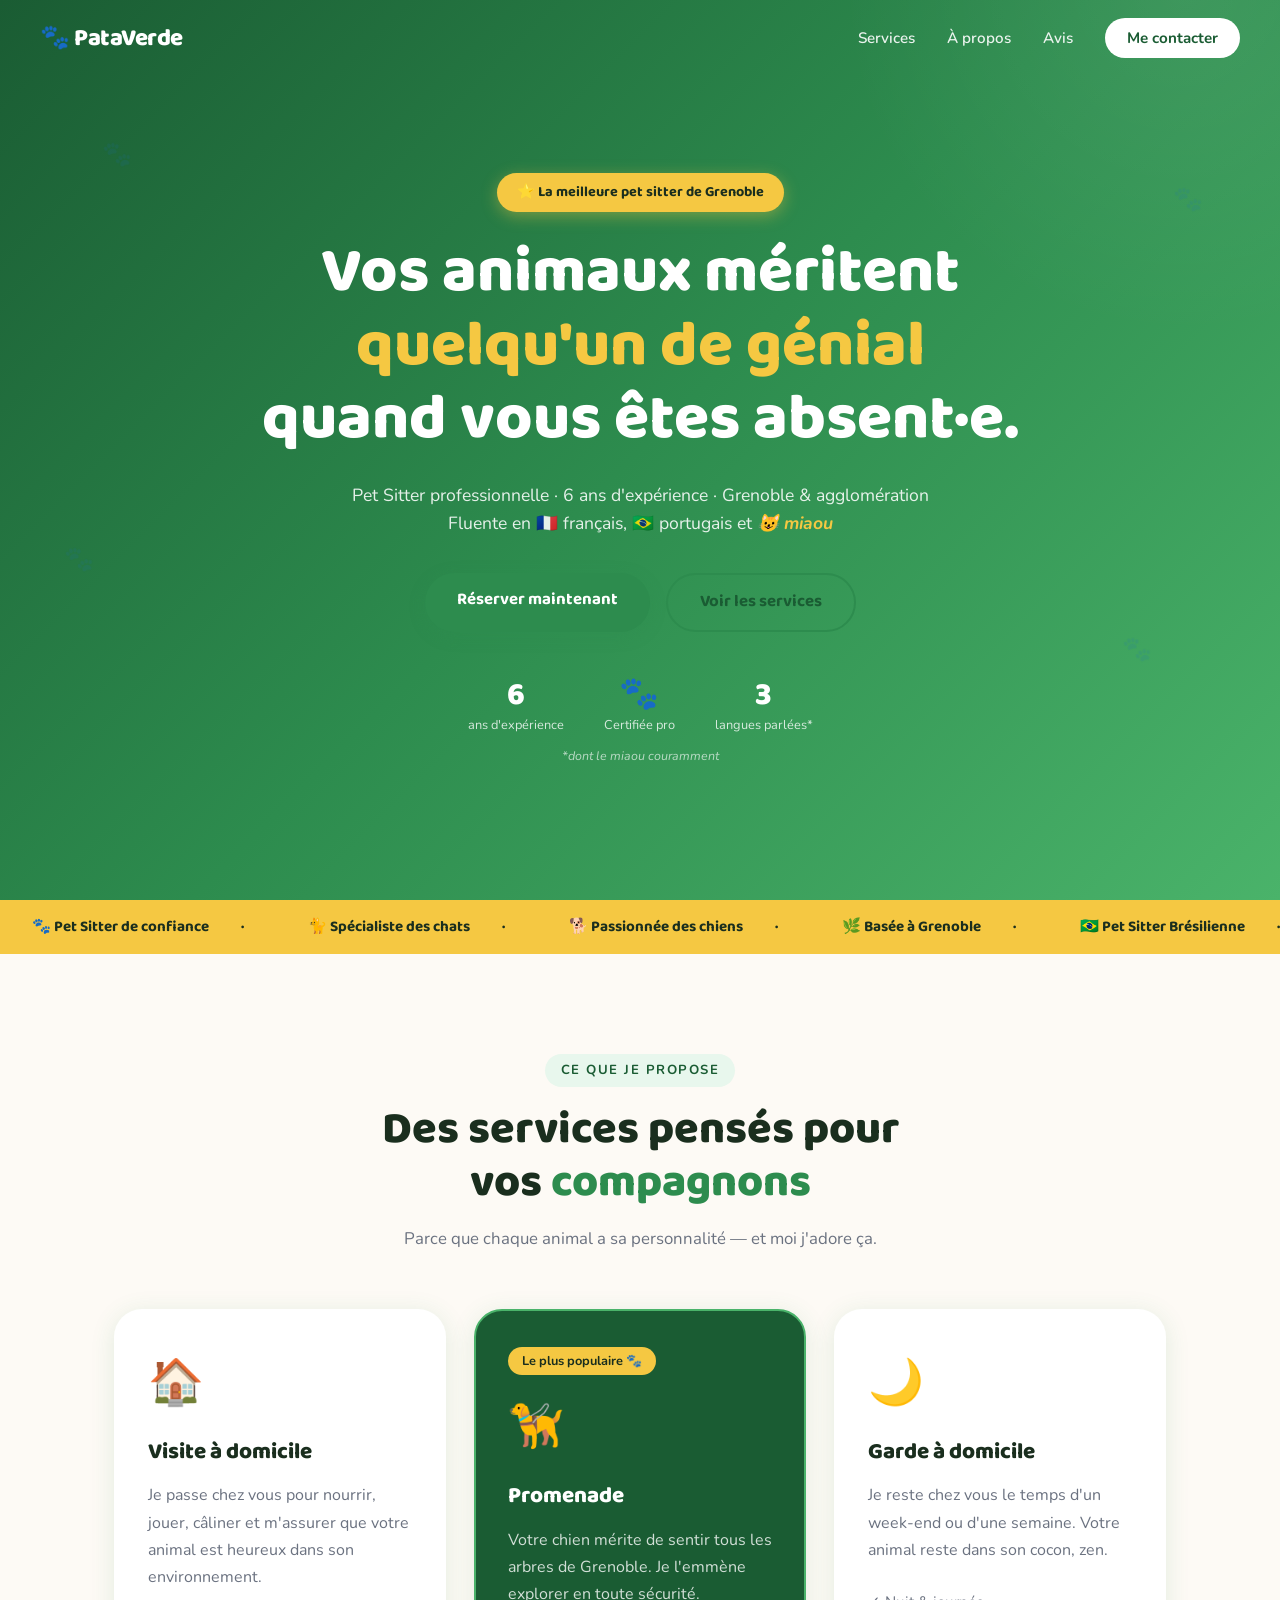
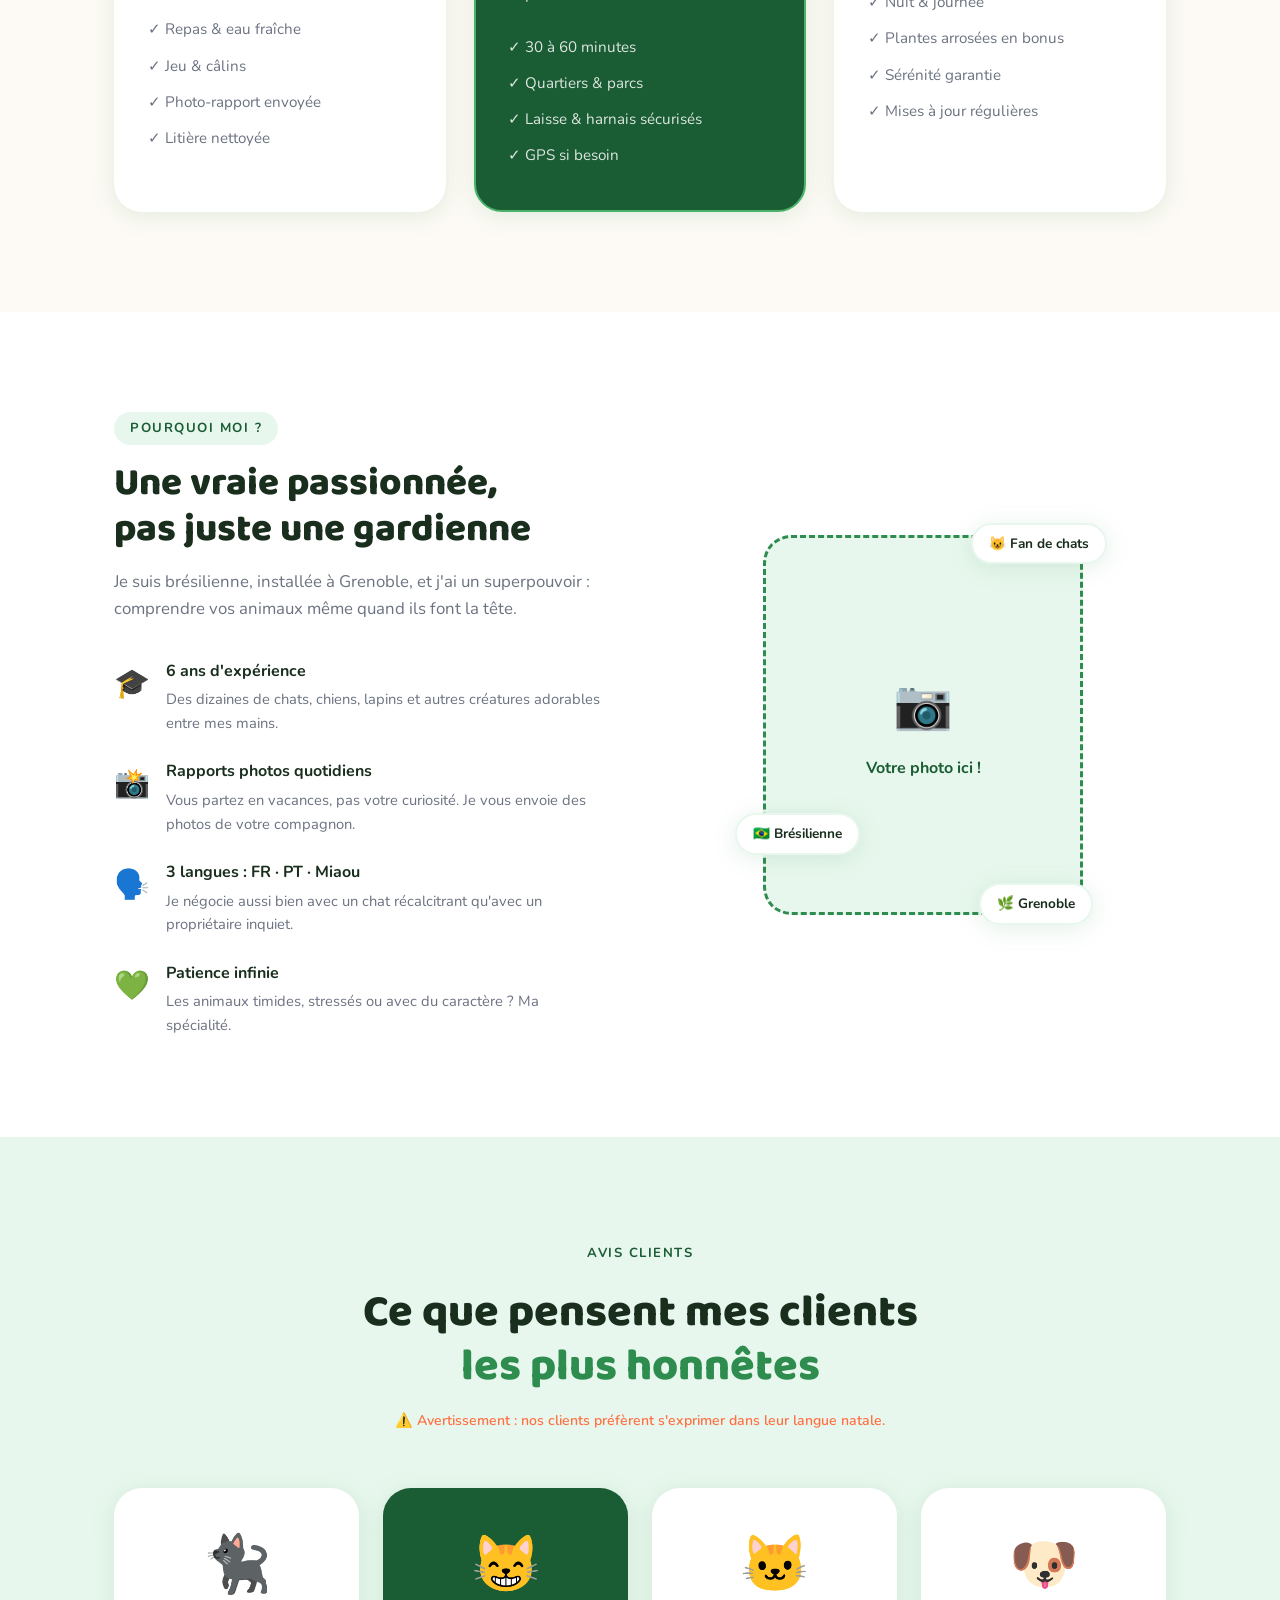
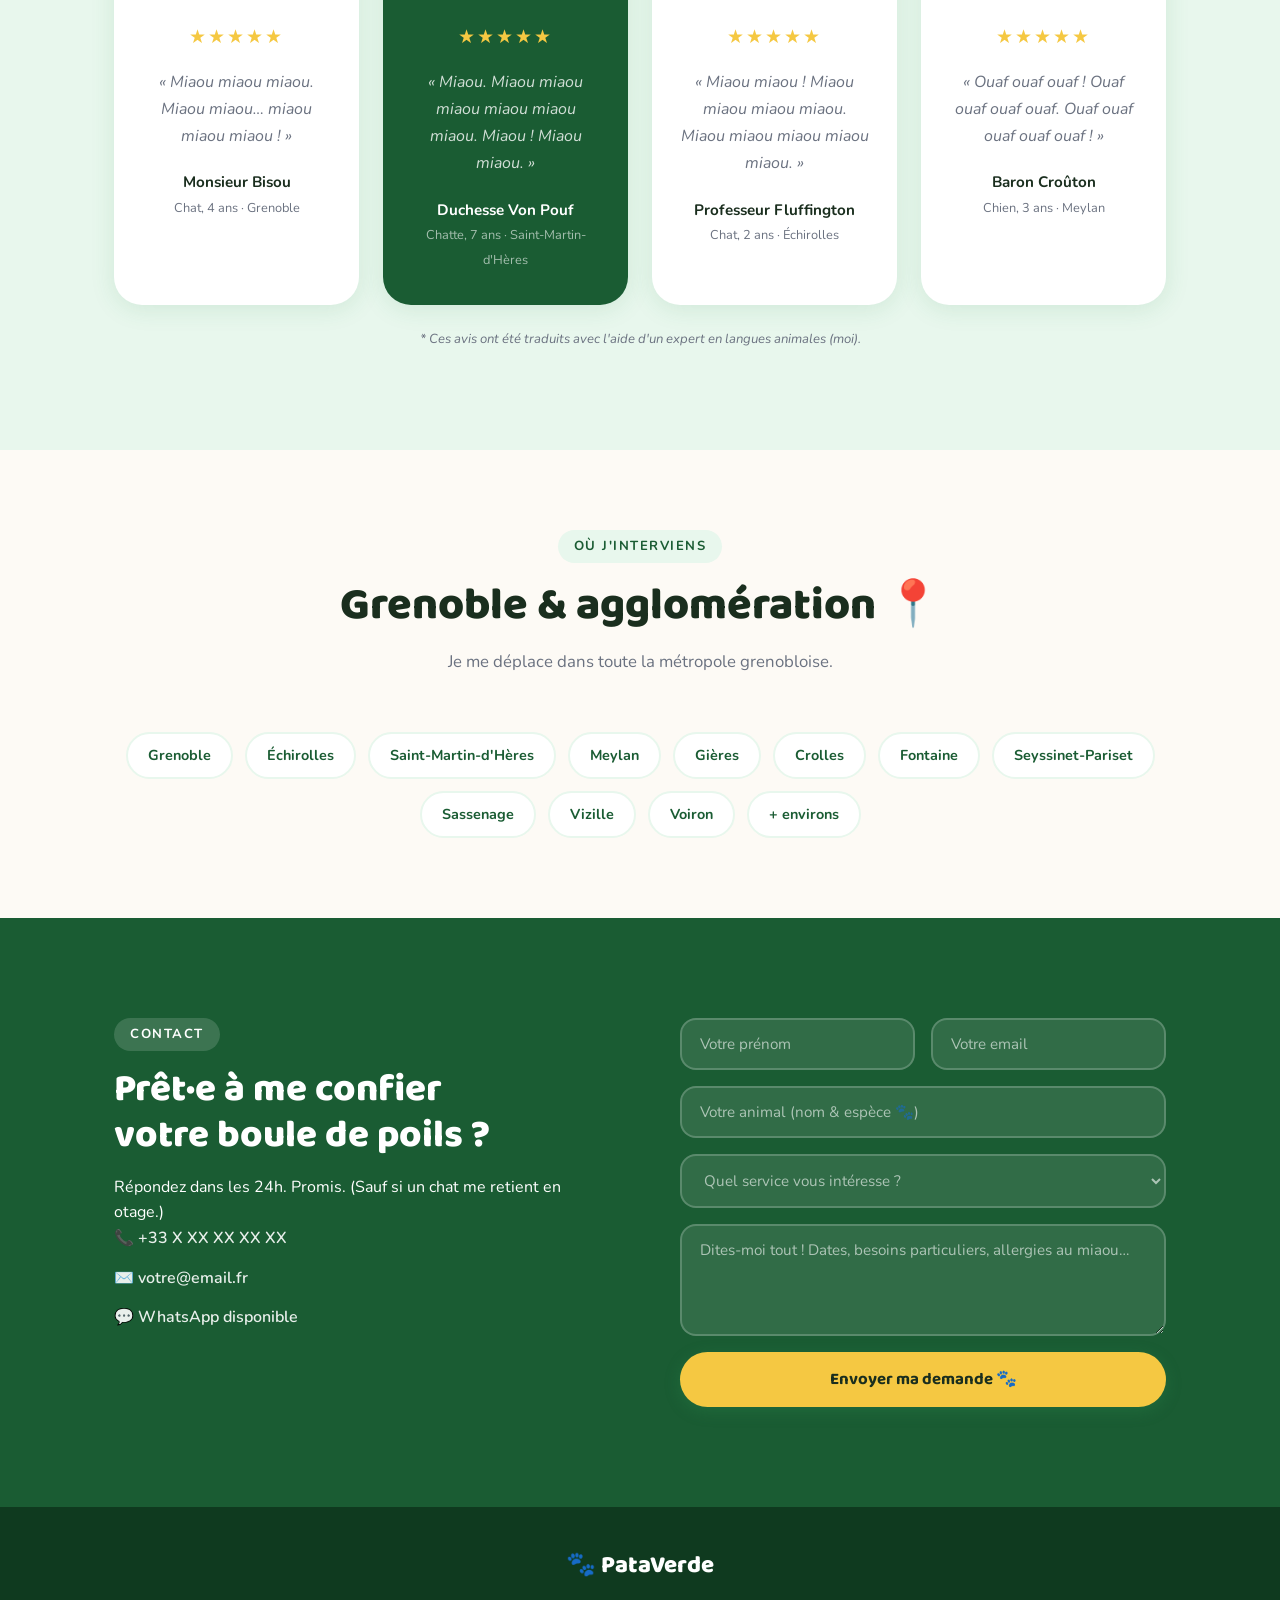
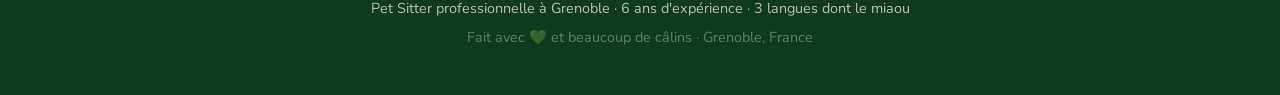
==== index.html @ a138929a "petsitter-grenoble" ====
<!DOCTYPE html>
<html lang="fr">
<head>
  <meta charset="UTF-8" />
  <meta name="viewport" content="width=device-width, initial-scale=1.0" />
  <title>🐾 La Meilleure Pet Sitter de Grenoble</title>
  <meta name="description" content="Pet Sitter professionnelle à Grenoble. 6 ans d'expérience. Visites à domicile, promenades, garde. Fluente en français, portugais et… miaou." />
  <link rel="preconnect" href="https://fonts.googleapis.com">
  <link rel="preconnect" href="https://fonts.gstatic.com" crossorigin>
  <link href="https://fonts.googleapis.com/css2?family=Baloo+2:wght@400;600;700;800&family=Nunito:wght@400;600;700&display=swap" rel="stylesheet">
  <link rel="stylesheet" href="css/style.css" />
</head>
<body>

  <!-- ===== HERO ===== -->
  <header class="hero">
    <nav class="nav">
      <div class="logo">🐾 PataVerde</div>
      <ul class="nav-links">
        <li><a href="#services">Services</a></li>
        <li><a href="#about">À propos</a></li>
        <li><a href="#temoignages">Avis</a></li>
        <li><a href="#contact" class="btn-nav">Me contacter</a></li>
      </ul>
      <button class="burger" id="burger" aria-label="Menu">☰</button>
    </nav>

    <div class="hero-content">
      <div class="badge-flottant">⭐ La meilleure pet sitter de Grenoble</div>
      <h1>Vos animaux méritent<br/><span class="highlight">quelqu'un de génial</span><br/>quand vous êtes absent·e.</h1>
      <p class="hero-sub">Pet Sitter professionnelle · 6 ans d'expérience · Grenoble & agglomération<br/>
      Fluente en 🇫🇷 français, 🇧🇷 portugais et <span class="miaou">😺 miaou</span></p>
      <div class="hero-btns">
        <a href="#contact" class="btn-primary">Réserver maintenant</a>
        <a href="#services" class="btn-secondary">Voir les services</a>
      </div>
      <div class="hero-stats">
        <div class="stat"><span>6</span><small>ans d'expérience</small></div>
        <div class="stat"><span>🐾</span><small>Certifiée pro</small></div>
        <div class="stat"><span>3</span><small>langues parlées*</small></div>
      </div>
      <p class="stat-note">*dont le miaou couramment</p>
    </div>

    <div class="hero-paws">
      <span class="paw p1">🐾</span>
      <span class="paw p2">🐾</span>
      <span class="paw p3">🐾</span>
      <span class="paw p4">🐾</span>
    </div>
  </header>

  <!-- ===== BANDE DÉFILANTE ===== -->
  <div class="ticker-wrap">
    <div class="ticker">
      <span>🐾 Pet Sitter de confiance</span>
      <span>🐈 Spécialiste des chats</span>
      <span>🐕 Passionnée des chiens</span>
      <span>🌿 Basée à Grenoble</span>
      <span>🇧🇷 Pet Sitter Brésilienne</span>
      <span>😺 Fluente en miaou</span>
      <span>🐾 Pet Sitter de confiance</span>
      <span>🐈 Spécialiste des chats</span>
      <span>🐕 Passionnée des chiens</span>
      <span>🌿 Basée à Grenoble</span>
      <span>🇧🇷 Pet Sitter Brésilienne</span>
      <span>😺 Fluente en miaou</span>
    </div>
  </div>

  <!-- ===== SERVICES ===== -->
  <section class="services" id="services">
    <div class="container">
      <div class="section-header">
        <span class="section-tag">Ce que je propose</span>
        <h2>Des services pensés pour<br/>vos <span class="highlight">compagnons</span></h2>
        <p>Parce que chaque animal a sa personnalité — et moi j'adore ça.</p>
      </div>
      <div class="cards">

        <div class="card" data-aos="fade-up">
          <div class="card-icon">🏠</div>
          <h3>Visite à domicile</h3>
          <p>Je passe chez vous pour nourrir, jouer, câliner et m'assurer que votre animal est heureux dans son environnement.</p>
          <ul class="card-list">
            <li>✓ Repas & eau fraîche</li>
            <li>✓ Jeu & câlins</li>
            <li>✓ Photo-rapport envoyée</li>
            <li>✓ Litière nettoyée</li>
          </ul>
        </div>

        <div class="card card-featured" data-aos="fade-up" data-aos-delay="100">
          <div class="card-badge">Le plus populaire 🐾</div>
          <div class="card-icon">🦮</div>
          <h3>Promenade</h3>
          <p>Votre chien mérite de sentir tous les arbres de Grenoble. Je l'emmène explorer en toute sécurité.</p>
          <ul class="card-list">
            <li>✓ 30 à 60 minutes</li>
            <li>✓ Quartiers & parcs</li>
            <li>✓ Laisse & harnais sécurisés</li>
            <li>✓ GPS si besoin</li>
          </ul>
        </div>

        <div class="card" data-aos="fade-up" data-aos-delay="200">
          <div class="card-icon">🌙</div>
          <h3>Garde à domicile</h3>
          <p>Je reste chez vous le temps d'un week-end ou d'une semaine. Votre animal reste dans son cocon, zen.</p>
          <ul class="card-list">
            <li>✓ Nuit & journée</li>
            <li>✓ Plantes arrosées en bonus</li>
            <li>✓ Sérénité garantie</li>
            <li>✓ Mises à jour régulières</li>
          </ul>
        </div>

      </div>
    </div>
  </section>

  <!-- ===== POURQUOI MOI ===== -->
  <section class="why" id="about">
    <div class="container why-inner">
      <div class="why-text">
        <span class="section-tag">Pourquoi moi ?</span>
        <h2>Une vraie passionnée,<br/>pas juste une gardienne</h2>
        <p>Je suis brésilienne, installée à Grenoble, et j'ai un superpouvoir : comprendre vos animaux même quand ils font la tête.</p>
        <div class="why-items">
          <div class="why-item">
            <span>🎓</span>
            <div>
              <strong>6 ans d'expérience</strong>
              <p>Des dizaines de chats, chiens, lapins et autres créatures adorables entre mes mains.</p>
            </div>
          </div>
          <div class="why-item">
            <span>📸</span>
            <div>
              <strong>Rapports photos quotidiens</strong>
              <p>Vous partez en vacances, pas votre curiosité. Je vous envoie des photos de votre compagnon.</p>
            </div>
          </div>
          <div class="why-item">
            <span>🗣️</span>
            <div>
              <strong>3 langues : FR · PT · Miaou</strong>
              <p>Je négocie aussi bien avec un chat récalcitrant qu'avec un propriétaire inquiet.</p>
            </div>
          </div>
          <div class="why-item">
            <span>💚</span>
            <div>
              <strong>Patience infinie</strong>
              <p>Les animaux timides, stressés ou avec du caractère ? Ma spécialité.</p>
            </div>
          </div>
        </div>
      </div>
      <div class="why-visual">
        <div class="photo-frame">
          <div class="photo-placeholder">
            <span>📷</span>
            <p>Votre photo ici !</p>
          </div>
          <div class="floating-badge b1">😺 Fan de chats</div>
          <div class="floating-badge b2">🇧🇷 Brésilienne</div>
          <div class="floating-badge b3">🌿 Grenoble</div>
        </div>
      </div>
    </div>
  </section>

  <!-- ===== TÉMOIGNAGES CHATS ===== -->
  <section class="temoignages" id="temoignages">
    <div class="container">
      <div class="section-header">
        <span class="section-tag">Avis clients</span>
        <h2>Ce que pensent mes clients<br/><span class="highlight">les plus honnêtes</span></h2>
        <p class="temo-sub">⚠️ Avertissement : nos clients préfèrent s'exprimer dans leur langue natale.</p>
      </div>
      <div class="temo-cards">

        <div class="temo-card">
          <div class="temo-photo cat-photo" data-emoji="🐈‍⬛">
            <span class="cat-emoji">🐈‍⬛</span>
          </div>
          <div class="temo-stars">★★★★★</div>
          <p class="temo-text">« Miaou miaou miaou. Miaou miaou… miaou miaou miaou ! »</p>
          <div class="temo-author">
            <strong>Monsieur Bisou</strong>
            <small>Chat, 4 ans · Grenoble</small>
          </div>
        </div>

        <div class="temo-card temo-featured">
          <div class="temo-photo">
            <span class="cat-emoji">😸</span>
          </div>
          <div class="temo-stars">★★★★★</div>
          <p class="temo-text">« Miaou. Miaou miaou miaou miaou miaou miaou. Miaou ! Miaou miaou. »</p>
          <div class="temo-author">
            <strong>Duchesse Von Pouf</strong>
            <small>Chatte, 7 ans · Saint-Martin-d'Hères</small>
          </div>
        </div>

        <div class="temo-card">
          <div class="temo-photo">
            <span class="cat-emoji">🐱</span>
          </div>
          <div class="temo-stars">★★★★★</div>
          <p class="temo-text">« Miaou miaou ! Miaou miaou miaou miaou. Miaou miaou miaou miaou miaou. »</p>
          <div class="temo-author">
            <strong>Professeur Fluffington</strong>
            <small>Chat, 2 ans · Échirolles</small>
          </div>
        </div>

        <div class="temo-card">
          <div class="temo-photo">
            <span class="cat-emoji">🐶</span>
          </div>
          <div class="temo-stars">★★★★★</div>
          <p class="temo-text">« Ouaf ouaf ouaf ! Ouaf ouaf ouaf ouaf. Ouaf ouaf ouaf ouaf ouaf ! »</p>
          <div class="temo-author">
            <strong>Baron Croûton</strong>
            <small>Chien, 3 ans · Meylan</small>
          </div>
        </div>

      </div>
      <p class="temo-disclaimer">* Ces avis ont été traduits avec l'aide d'un expert en langues animales (moi).</p>
    </div>
  </section>

  <!-- ===== ZONE D'INTERVENTION ===== -->
  <section class="zone">
    <div class="container">
      <div class="section-header">
        <span class="section-tag">Où j'interviens</span>
        <h2>Grenoble & agglomération 📍</h2>
        <p>Je me déplace dans toute la métropole grenobloise.</p>
      </div>
      <div class="zone-cities">
        <span>Grenoble</span><span>Échirolles</span><span>Saint-Martin-d'Hères</span>
        <span>Meylan</span><span>Gières</span><span>Crolles</span>
        <span>Fontaine</span><span>Seyssinet-Pariset</span><span>Sassenage</span>
        <span>Vizille</span><span>Voiron</span><span>+ environs</span>
      </div>
    </div>
  </section>

  <!-- ===== CONTACT ===== -->
  <section class="contact" id="contact">
    <div class="container contact-inner">
      <div class="contact-text">
        <span class="section-tag">Contact</span>
        <h2>Prêt·e à me confier<br/>votre boule de poils ?</h2>
        <p>Répondez dans les 24h. Promis. (Sauf si un chat me retient en otage.)</p>
        <div class="contact-infos">
          <a href="tel:+33XXXXXXXXX" class="contact-link">📞 +33 X XX XX XX XX</a>
          <a href="mailto:votre@email.fr" class="contact-link">✉️ votre@email.fr</a>
          <a href="https://wa.me/33XXXXXXXXX" class="contact-link">💬 WhatsApp disponible</a>
        </div>
      </div>
      <form class="contact-form" id="contactForm">
        <div class="form-row">
          <input type="text" placeholder="Votre prénom" required />
          <input type="email" placeholder="Votre email" required />
        </div>
        <input type="text" placeholder="Votre animal (nom & espèce 🐾)" />
        <select>
          <option value="">Quel service vous intéresse ?</option>
          <option>Visite à domicile</option>
          <option>Promenade</option>
          <option>Garde à domicile</option>
          <option>Autre</option>
        </select>
        <textarea placeholder="Dites-moi tout ! Dates, besoins particuliers, allergies au miaou…" rows="4"></textarea>
        <button type="submit" class="btn-primary btn-full">Envoyer ma demande 🐾</button>
      </form>
    </div>
  </section>

  <!-- ===== FOOTER ===== -->
  <footer class="footer">
    <div class="container footer-inner">
      <div class="footer-logo">🐾 PataVerde</div>
      <p>Pet Sitter professionnelle à Grenoble · 6 ans d'expérience · 3 langues dont le miaou</p>
      <p class="footer-small">Fait avec 💚 et beaucoup de câlins · Grenoble, France</p>
    </div>
  </footer>

  <script src="js/main.js"></script>
</body>
</html>
---- css/style.css ----
/* ===================================================
   PataVerde – Pet Sitter Grenoble
   CSS Principal · par [Votre Nom]
   =================================================== */

/* ===== VARIABLES ===== */
:root {
  --vert:        #2d8c4e;
  --vert-clair:  #4ab36a;
  --vert-pale:   #e8f7ed;
  --vert-fonce:  #1a5c33;
  --jaune:       #f5c842;
  --orange:      #ff7043;
  --blanc:       #ffffff;
  --creme:       #fdfaf5;
  --gris:        #6b7280;
  --gris-clair:  #f3f4f6;
  --texte:       #1a2e1e;
  --radius:      16px;
  --radius-lg:   28px;
  --shadow:      0 4px 24px rgba(45,140,78,0.13);
  --shadow-lg:   0 12px 48px rgba(45,140,78,0.18);
  --font-titre:  'Baloo 2', cursive;
  --font-corps:  'Nunito', sans-serif;
  --transition:  0.3s cubic-bezier(0.4, 0, 0.2, 1);
}

/* ===== RESET & BASE ===== */
*, *::before, *::after { box-sizing: border-box; margin: 0; padding: 0; }

html { scroll-behavior: smooth; font-size: 16px; }

body {
  font-family: var(--font-corps);
  color: var(--texte);
  background: var(--creme);
  overflow-x: hidden;
  line-height: 1.6;
}

img { max-width: 100%; display: block; }
a { text-decoration: none; color: inherit; }
ul { list-style: none; }

.container {
  max-width: 1100px;
  margin: 0 auto;
  padding: 0 24px;
}

/* ===== BOUTONS ===== */
.btn-primary {
  display: inline-block;
  background: var(--vert);
  color: var(--blanc);
  font-family: var(--font-titre);
  font-weight: 700;
  font-size: 1.05rem;
  padding: 14px 32px;
  border-radius: 50px;
  border: none;
  cursor: pointer;
  transition: var(--transition);
  box-shadow: 0 4px 16px rgba(45,140,78,0.3);
}
.btn-primary:hover {
  background: var(--vert-fonce);
  transform: translateY(-2px);
  box-shadow: 0 8px 24px rgba(45,140,78,0.4);
}

.btn-secondary {
  display: inline-block;
  background: transparent;
  color: var(--vert-fonce);
  font-family: var(--font-titre);
  font-weight: 700;
  font-size: 1.05rem;
  padding: 14px 32px;
  border-radius: 50px;
  border: 2.5px solid var(--vert);
  cursor: pointer;
  transition: var(--transition);
}
.btn-secondary:hover {
  background: var(--vert-pale);
  transform: translateY(-2px);
}

.btn-full { width: 100%; text-align: center; }

/* ===== NAV ===== */
.nav {
  display: flex;
  align-items: center;
  justify-content: space-between;
  padding: 20px 40px;
  position: relative;
  z-index: 100;
}

.logo {
  font-family: var(--font-titre);
  font-weight: 800;
  font-size: 1.5rem;
  color: var(--blanc);
  letter-spacing: -0.5px;
}

.nav-links {
  display: flex;
  gap: 32px;
  align-items: center;
}

.nav-links a {
  color: rgba(255,255,255,0.9);
  font-weight: 600;
  font-size: 0.95rem;
  transition: var(--transition);
}
.nav-links a:hover { color: var(--blanc); }

.btn-nav {
  background: var(--blanc) !important;
  color: var(--vert-fonce) !important;
  padding: 10px 22px;
  border-radius: 50px;
  font-weight: 700 !important;
}
.btn-nav:hover {
  background: var(--jaune) !important;
  color: var(--texte) !important;
}

.burger {
  display: none;
  background: none;
  border: none;
  color: var(--blanc);
  font-size: 1.6rem;
  cursor: pointer;
}

/* ===== HERO ===== */
.hero {
  background: linear-gradient(135deg, var(--vert-fonce) 0%, var(--vert) 50%, var(--vert-clair) 100%);
  min-height: 100vh;
  display: flex;
  flex-direction: column;
  position: relative;
  overflow: hidden;
}

.hero::before {
  content: '';
  position: absolute;
  top: -40%;
  right: -20%;
  width: 700px;
  height: 700px;
  background: radial-gradient(circle, rgba(255,255,255,0.07) 0%, transparent 70%);
  border-radius: 50%;
  pointer-events: none;
}

.hero-content {
  flex: 1;
  display: flex;
  flex-direction: column;
  justify-content: center;
  align-items: center;
  text-align: center;
  padding: 40px 24px 80px;
  position: relative;
  z-index: 2;
}

.badge-flottant {
  display: inline-block;
  background: var(--jaune);
  color: var(--texte);
  font-family: var(--font-titre);
  font-weight: 700;
  font-size: 0.9rem;
  padding: 8px 20px;
  border-radius: 50px;
  margin-bottom: 24px;
  animation: bounceIn 0.8s ease;
  box-shadow: 0 4px 16px rgba(245,200,66,0.4);
}

.hero h1 {
  font-family: var(--font-titre);
  font-size: clamp(2.2rem, 5vw, 4rem);
  font-weight: 800;
  color: var(--blanc);
  line-height: 1.15;
  margin-bottom: 24px;
  animation: fadeInUp 0.9s ease 0.1s both;
}

.hero h1 .highlight {
  color: var(--jaune);
  position: relative;
  display: inline-block;
}

.hero-sub {
  font-size: 1.1rem;
  color: rgba(255,255,255,0.88);
  margin-bottom: 36px;
  animation: fadeInUp 0.9s ease 0.2s both;
  max-width: 600px;
}

.miaou {
  font-style: italic;
  font-weight: 700;
  color: var(--jaune);
}

.hero-btns {
  display: flex;
  gap: 16px;
  flex-wrap: wrap;
  justify-content: center;
  margin-bottom: 48px;
  animation: fadeInUp 0.9s ease 0.3s both;
}

.hero-stats {
  display: flex;
  gap: 40px;
  animation: fadeInUp 0.9s ease 0.4s both;
}

.stat {
  text-align: center;
  color: var(--blanc);
}
.stat span {
  display: block;
  font-family: var(--font-titre);
  font-size: 2rem;
  font-weight: 800;
  line-height: 1;
}
.stat small {
  font-size: 0.8rem;
  opacity: 0.8;
}

.stat-note {
  color: rgba(255,255,255,0.65);
  font-size: 0.78rem;
  font-style: italic;
  margin-top: 8px;
  animation: fadeInUp 0.9s ease 0.5s both;
}

/* Pattes flottantes */
.hero-paws { position: absolute; inset: 0; pointer-events: none; z-index: 1; }
.paw {
  position: absolute;
  font-size: 1.5rem;
  opacity: 0.12;
  animation: floatPaw 6s ease-in-out infinite;
}
.p1 { top: 15%; left: 8%; animation-delay: 0s; }
.p2 { top: 60%; left: 5%; animation-delay: 1.5s; }
.p3 { top: 20%; right: 6%; animation-delay: 3s; }
.p4 { top: 70%; right: 10%; animation-delay: 4.5s; }

/* ===== TICKER ===== */
.ticker-wrap {
  background: var(--jaune);
  padding: 14px 0;
  overflow: hidden;
  white-space: nowrap;
}
.ticker {
  display: inline-flex;
  gap: 0;
  animation: ticker 30s linear infinite;
}
.ticker span {
  font-family: var(--font-titre);
  font-weight: 700;
  font-size: 0.95rem;
  color: var(--texte);
  padding: 0 32px;
}
.ticker span::after {
  content: '·';
  margin-left: 32px;
}

/* ===== SECTION HEADER ===== */
.section-header {
  text-align: center;
  margin-bottom: 56px;
}
.section-tag {
  display: inline-block;
  background: var(--vert-pale);
  color: var(--vert-fonce);
  font-weight: 700;
  font-size: 0.82rem;
  text-transform: uppercase;
  letter-spacing: 1.5px;
  padding: 6px 16px;
  border-radius: 50px;
  margin-bottom: 16px;
}
.section-header h2 {
  font-family: var(--font-titre);
  font-size: clamp(1.8rem, 3.5vw, 2.8rem);
  font-weight: 800;
  line-height: 1.2;
  margin-bottom: 16px;
}
.section-header p {
  color: var(--gris);
  font-size: 1.05rem;
  max-width: 520px;
  margin: 0 auto;
}
.highlight { color: var(--vert); }

/* ===== SERVICES ===== */
.services {
  padding: 100px 0;
  background: var(--creme);
}

.cards {
  display: grid;
  grid-template-columns: repeat(auto-fit, minmax(300px, 1fr));
  gap: 28px;
}

.card {
  background: var(--blanc);
  border-radius: var(--radius-lg);
  padding: 36px 32px;
  box-shadow: var(--shadow);
  transition: var(--transition);
  position: relative;
  border: 2px solid transparent;
}
.card:hover {
  transform: translateY(-6px);
  box-shadow: var(--shadow-lg);
  border-color: var(--vert-pale);
}

.card-featured {
  background: var(--vert-fonce);
  color: var(--blanc);
  border: 2px solid var(--vert-clair);
}

.card-badge {
  display: inline-block;
  background: var(--jaune);
  color: var(--texte);
  font-size: 0.8rem;
  font-weight: 700;
  padding: 4px 14px;
  border-radius: 50px;
  margin-bottom: 16px;
}

.card-icon {
  font-size: 2.8rem;
  margin-bottom: 16px;
}

.card h3 {
  font-family: var(--font-titre);
  font-size: 1.4rem;
  font-weight: 800;
  margin-bottom: 12px;
}

.card p {
  color: var(--gris);
  margin-bottom: 20px;
  line-height: 1.7;
}
.card-featured p { color: rgba(255,255,255,0.8); }

.card-list li {
  padding: 6px 0;
  font-size: 0.95rem;
  color: var(--gris);
  display: flex;
  align-items: center;
  gap: 8px;
}
.card-featured .card-list li { color: rgba(255,255,255,0.85); }

/* ===== POURQUOI MOI ===== */
.why {
  padding: 100px 0;
  background: var(--blanc);
}
.why-inner {
  display: grid;
  grid-template-columns: 1fr 1fr;
  gap: 80px;
  align-items: center;
}
.why-text h2 {
  font-family: var(--font-titre);
  font-size: clamp(1.8rem, 3vw, 2.6rem);
  font-weight: 800;
  line-height: 1.2;
  margin-bottom: 16px;
}
.why-text > p {
  color: var(--gris);
  margin-bottom: 36px;
  font-size: 1.05rem;
}
.why-items { display: flex; flex-direction: column; gap: 24px; }
.why-item {
  display: flex;
  gap: 16px;
  align-items: flex-start;
}
.why-item > span {
  font-size: 1.8rem;
  flex-shrink: 0;
  margin-top: 2px;
}
.why-item strong {
  display: block;
  font-weight: 700;
  font-size: 1rem;
  margin-bottom: 4px;
}
.why-item p {
  color: var(--gris);
  font-size: 0.92rem;
  line-height: 1.6;
}

/* Photo frame */
.why-visual { display: flex; justify-content: center; }
.photo-frame {
  position: relative;
  width: 320px;
  height: 380px;
}
.photo-placeholder {
  width: 100%;
  height: 100%;
  background: var(--vert-pale);
  border-radius: var(--radius-lg);
  border: 3px dashed var(--vert);
  display: flex;
  flex-direction: column;
  align-items: center;
  justify-content: center;
  gap: 12px;
  color: var(--vert);
  font-size: 3rem;
}
.photo-placeholder p {
  font-size: 1rem;
  font-weight: 700;
  color: var(--vert-fonce);
}
.floating-badge {
  position: absolute;
  background: var(--blanc);
  border: 2px solid var(--vert-pale);
  border-radius: 50px;
  padding: 8px 16px;
  font-size: 0.85rem;
  font-weight: 700;
  box-shadow: var(--shadow);
  animation: floatBadge 4s ease-in-out infinite;
}
.b1 { top: -12px; right: -24px; animation-delay: 0s; }
.b2 { bottom: 60px; left: -28px; animation-delay: 1.5s; }
.b3 { bottom: -10px; right: -10px; animation-delay: 3s; }

/* ===== TÉMOIGNAGES ===== */
.temoignages {
  padding: 100px 0;
  background: var(--vert-pale);
}
.temo-sub {
  font-size: 0.88rem !important;
  color: var(--orange) !important;
  font-weight: 600;
  margin-top: 4px !important;
}
.temo-cards {
  display: grid;
  grid-template-columns: repeat(auto-fit, minmax(240px, 1fr));
  gap: 24px;
  margin-bottom: 24px;
}
.temo-card {
  background: var(--blanc);
  border-radius: var(--radius-lg);
  padding: 32px 28px;
  box-shadow: var(--shadow);
  text-align: center;
  transition: var(--transition);
}
.temo-card:hover {
  transform: translateY(-4px);
  box-shadow: var(--shadow-lg);
}
.temo-featured {
  background: var(--vert-fonce);
  color: var(--blanc);
}
.cat-emoji { font-size: 3.5rem; display: block; margin-bottom: 12px; }
.temo-stars {
  color: var(--jaune);
  font-size: 1.2rem;
  letter-spacing: 2px;
  margin-bottom: 16px;
}
.temo-text {
  font-style: italic;
  color: var(--gris);
  font-size: 1rem;
  line-height: 1.7;
  margin-bottom: 20px;
}
.temo-featured .temo-text { color: rgba(255,255,255,0.8); }
.temo-author strong {
  display: block;
  font-weight: 700;
  font-size: 0.95rem;
}
.temo-author small {
  color: var(--gris);
  font-size: 0.8rem;
}
.temo-featured .temo-author small { color: rgba(255,255,255,0.6); }
.temo-disclaimer {
  text-align: center;
  font-size: 0.82rem;
  color: var(--gris);
  font-style: italic;
}

/* ===== ZONE ===== */
.zone {
  padding: 80px 0;
  background: var(--creme);
}
.zone-cities {
  display: flex;
  flex-wrap: wrap;
  gap: 12px;
  justify-content: center;
  margin-top: 8px;
}
.zone-cities span {
  background: var(--blanc);
  border: 2px solid var(--vert-pale);
  color: var(--vert-fonce);
  font-weight: 700;
  font-size: 0.9rem;
  padding: 10px 20px;
  border-radius: 50px;
  transition: var(--transition);
  cursor: default;
}
.zone-cities span:hover {
  background: var(--vert);
  color: var(--blanc);
  border-color: var(--vert);
}

/* ===== CONTACT ===== */
.contact {
  padding: 100px 0;
  background: var(--vert-fonce);
  color: var(--blanc);
}
.contact-inner {
  display: grid;
  grid-template-columns: 1fr 1fr;
  gap: 80px;
  align-items: start;
}
.contact .section-tag {
  background: rgba(255,255,255,0.15);
  color: var(--blanc);
}
.contact h2 {
  font-family: var(--font-titre);
  font-size: clamp(1.8rem, 3vw, 2.6rem);
  font-weight: 800;
  line-height: 1.2;
  margin-bottom: 16px;
}
.contact > .container > .contact-inner > .contact-text > p {
  color: rgba(255,255,255,0.8);
  margin-bottom: 32px;
  font-size: 1.05rem;
}
.contact-infos {
  display: flex;
  flex-direction: column;
  gap: 14px;
}
.contact-link {
  color: rgba(255,255,255,0.9);
  font-weight: 600;
  font-size: 1rem;
  transition: var(--transition);
  display: flex;
  align-items: center;
  gap: 8px;
}
.contact-link:hover { color: var(--jaune); }

/* Formulaire */
.contact-form {
  display: flex;
  flex-direction: column;
  gap: 16px;
}
.form-row {
  display: grid;
  grid-template-columns: 1fr 1fr;
  gap: 16px;
}
.contact-form input,
.contact-form select,
.contact-form textarea {
  background: rgba(255,255,255,0.1);
  border: 2px solid rgba(255,255,255,0.2);
  border-radius: var(--radius);
  color: var(--blanc);
  font-family: var(--font-corps);
  font-size: 0.95rem;
  padding: 14px 18px;
  width: 100%;
  outline: none;
  transition: var(--transition);
}
.contact-form input::placeholder,
.contact-form textarea::placeholder,
.contact-form select { color: rgba(255,255,255,0.6); }
.contact-form input:focus,
.contact-form select:focus,
.contact-form textarea:focus {
  border-color: var(--jaune);
  background: rgba(255,255,255,0.15);
}
.contact-form select option { background: var(--vert-fonce); color: var(--blanc); }
.contact-form textarea { resize: vertical; }
.contact-form .btn-primary {
  background: var(--jaune);
  color: var(--texte);
  font-size: 1.05rem;
}
.contact-form .btn-primary:hover {
  background: #e6b800;
}

/* ===== FOOTER ===== */
.footer {
  background: #0f3a1f;
  padding: 40px 24px;
  text-align: center;
  color: rgba(255,255,255,0.7);
}
.footer-logo {
  font-family: var(--font-titre);
  font-size: 1.5rem;
  font-weight: 800;
  color: var(--blanc);
  margin-bottom: 12px;
}
.footer p { font-size: 0.9rem; margin-bottom: 6px; }
.footer-small { font-size: 0.78rem; opacity: 0.5; }

/* ===== ANIMATIONS ===== */
@keyframes fadeInUp {
  from { opacity: 0; transform: translateY(28px); }
  to   { opacity: 1; transform: translateY(0); }
}
@keyframes bounceIn {
  0%   { opacity: 0; transform: scale(0.7); }
  70%  { transform: scale(1.1); }
  100% { opacity: 1; transform: scale(1); }
}
@keyframes floatPaw {
  0%, 100% { transform: translateY(0) rotate(0deg); }
  50%       { transform: translateY(-18px) rotate(10deg); }
}
@keyframes floatBadge {
  0%, 100% { transform: translateY(0); }
  50%       { transform: translateY(-8px); }
}
@keyframes ticker {
  0%   { transform: translateX(0); }
  100% { transform: translateX(-50%); }
}

/* Scroll reveal */
.reveal {
  opacity: 0;
  transform: translateY(32px);
  transition: opacity 0.7s ease, transform 0.7s ease;
}
.reveal.visible {
  opacity: 1;
  transform: translateY(0);
}

/* ===== RESPONSIVE ===== */
@media (max-width: 900px) {
  .why-inner,
  .contact-inner { grid-template-columns: 1fr; gap: 48px; }
  .why-visual { display: none; }
  .nav-links { display: none; }
  .burger { display: block; }
  .nav-links.open {
    display: flex;
    flex-direction: column;
    position: absolute;
    top: 72px;
    left: 0;
    right: 0;
    background: var(--vert-fonce);
    padding: 24px 32px;
    gap: 20px;
    z-index: 99;
  }
}

@media (max-width: 600px) {
  .hero-stats { gap: 24px; }
  .form-row { grid-template-columns: 1fr; }
  .nav { padding: 16px 24px; }
  .cards { grid-template-columns: 1fr; }
  .temo-cards { grid-template-columns: 1fr; }
}
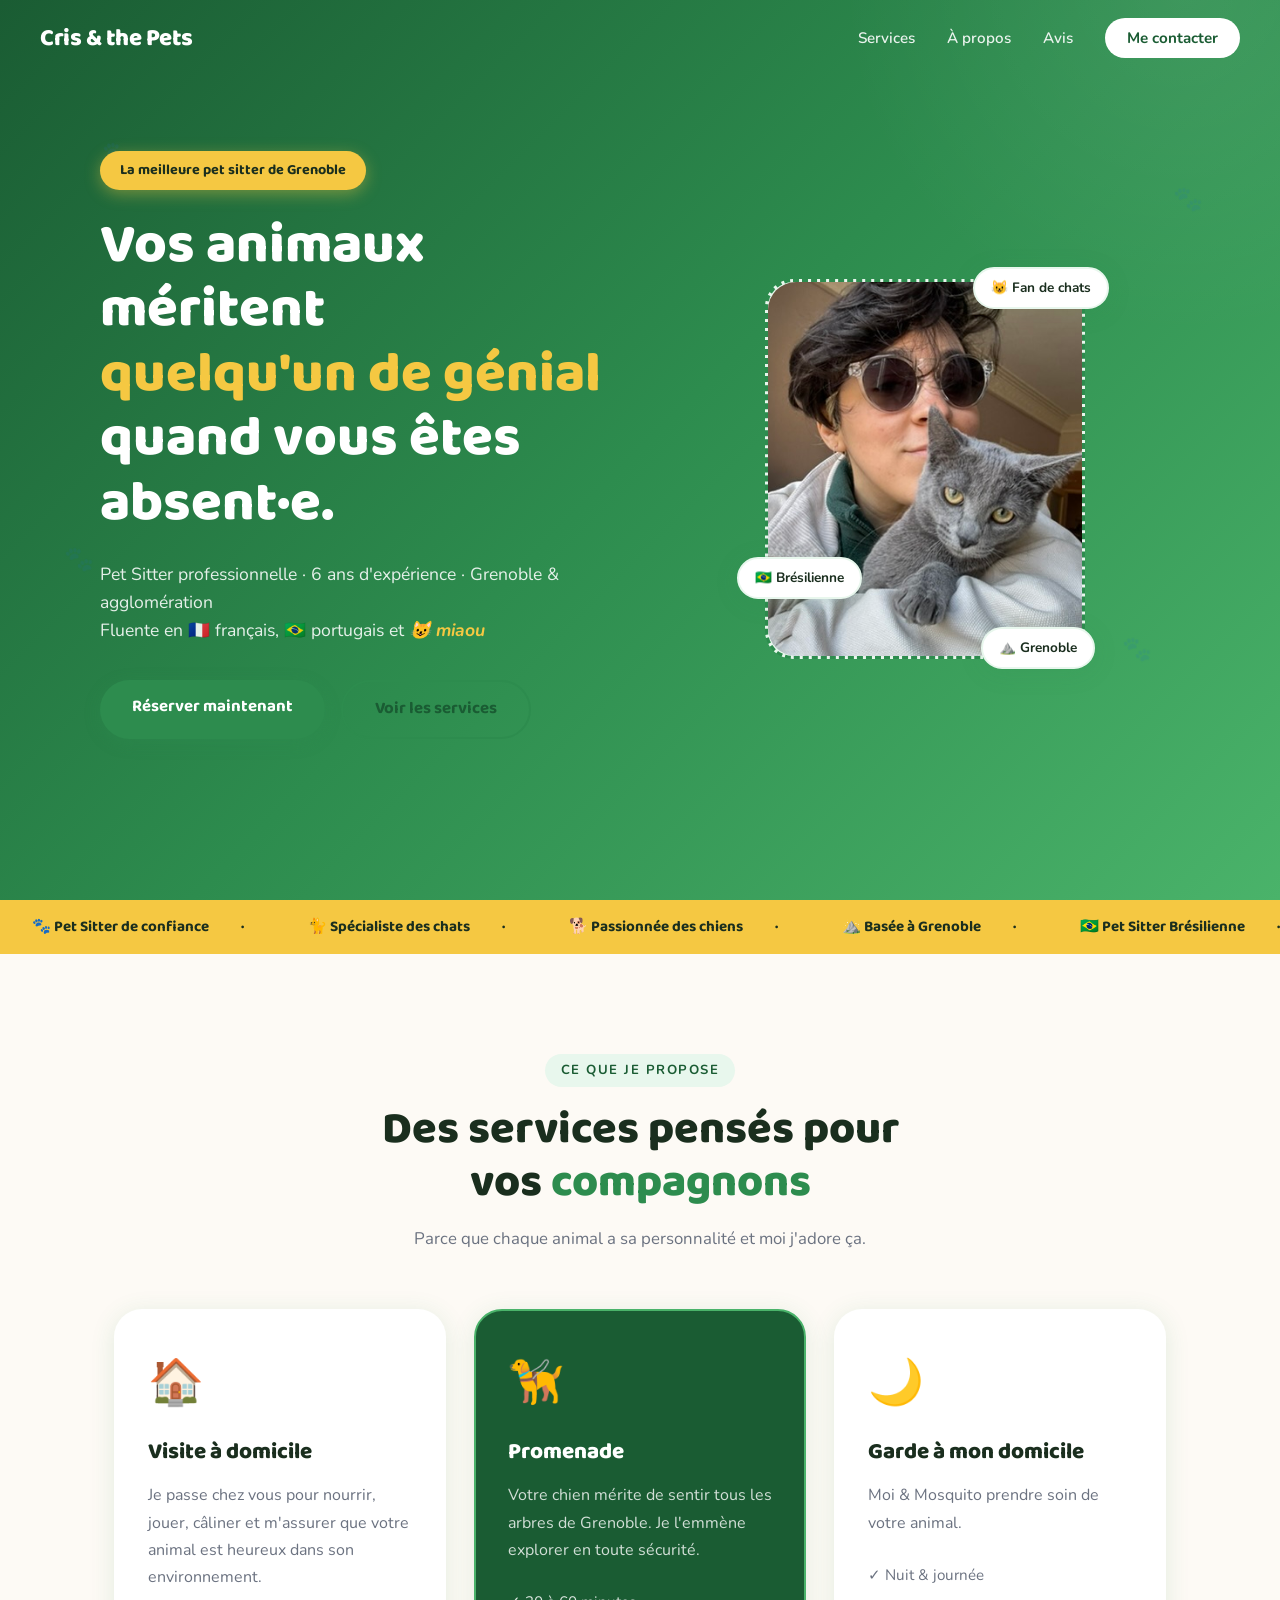
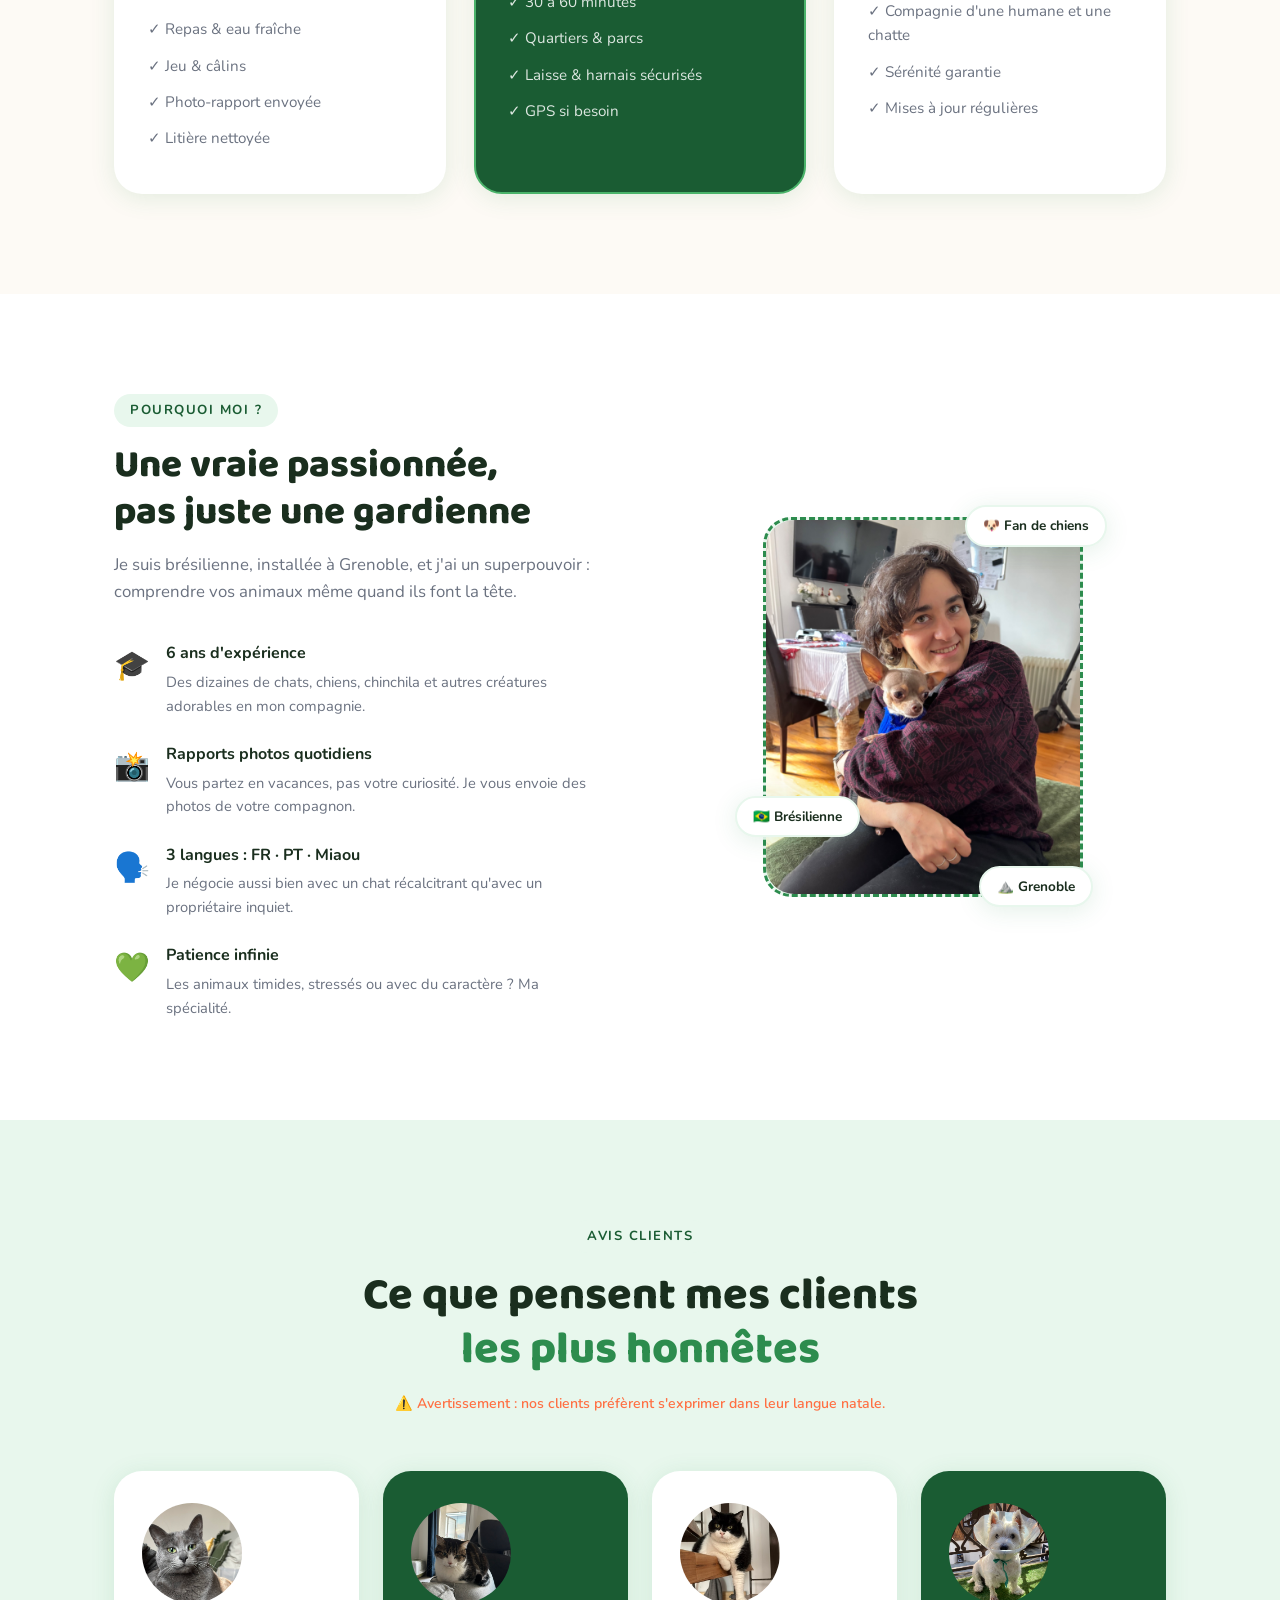
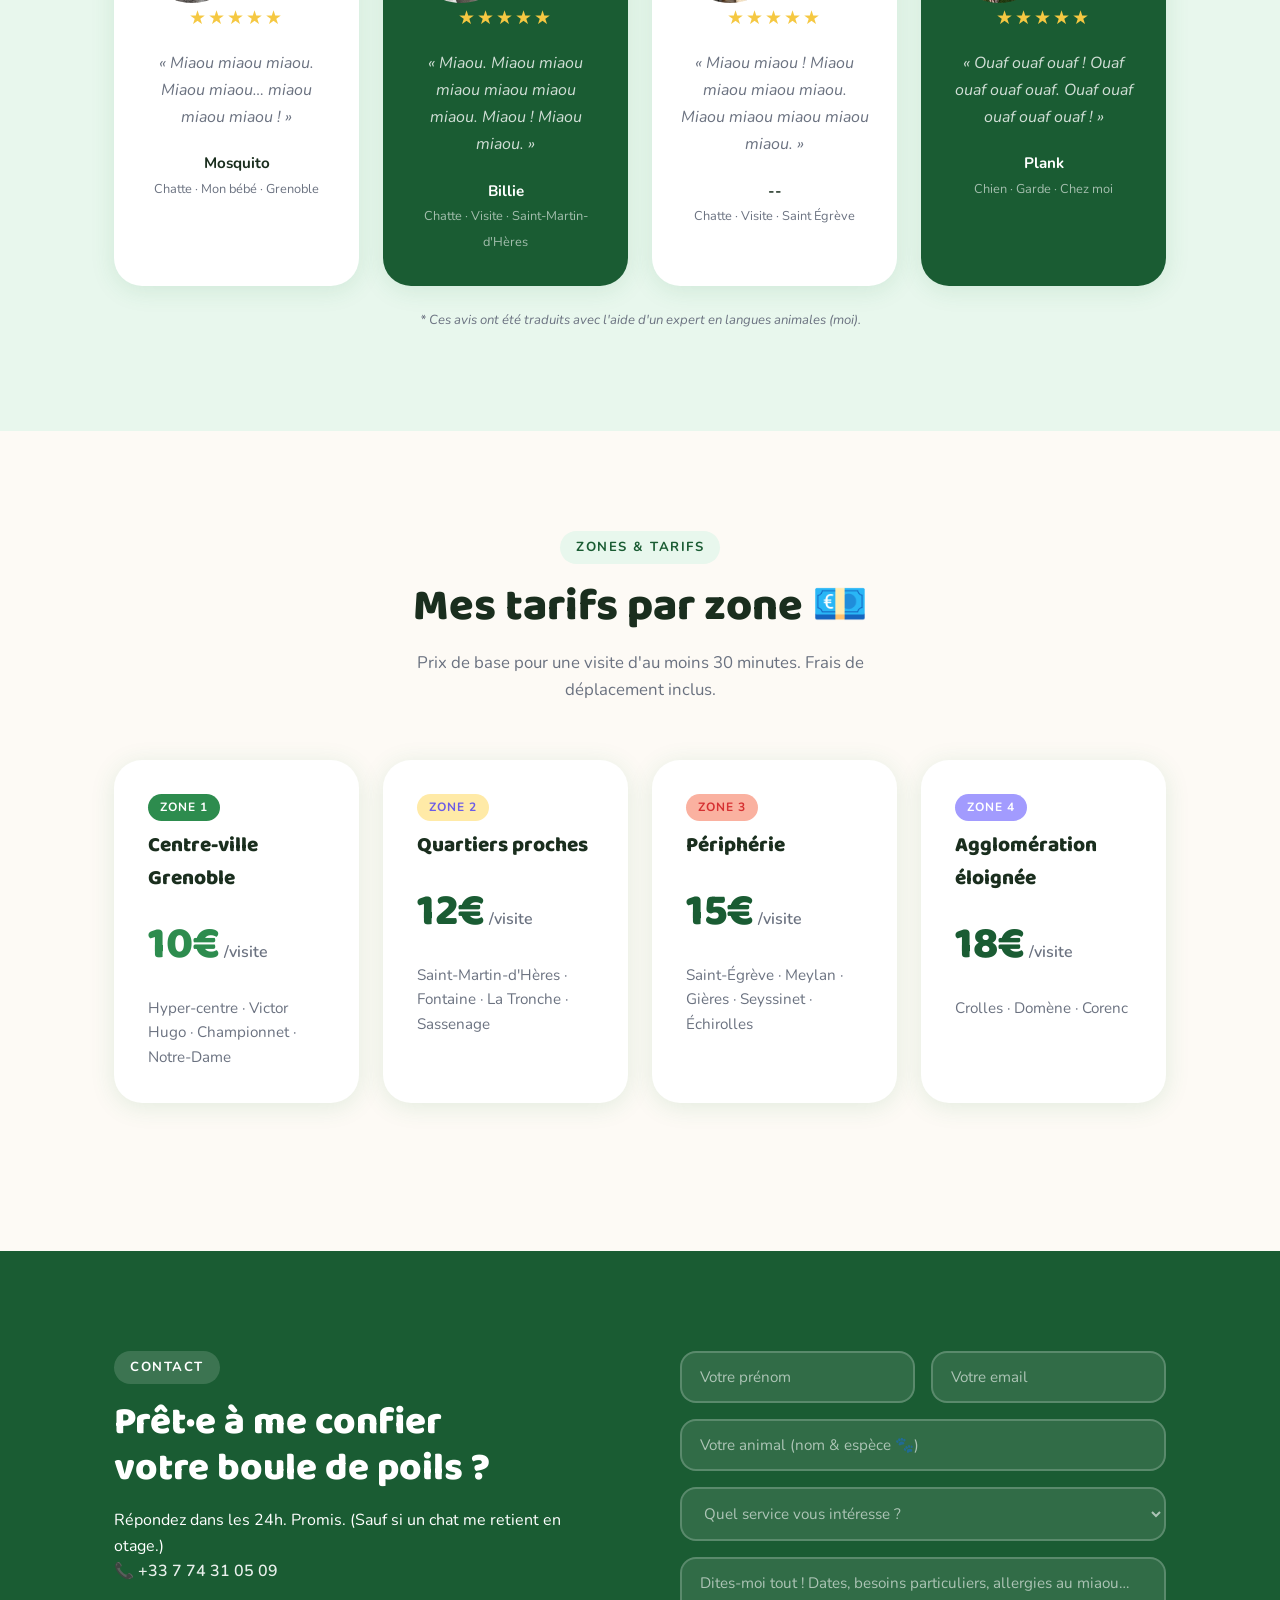
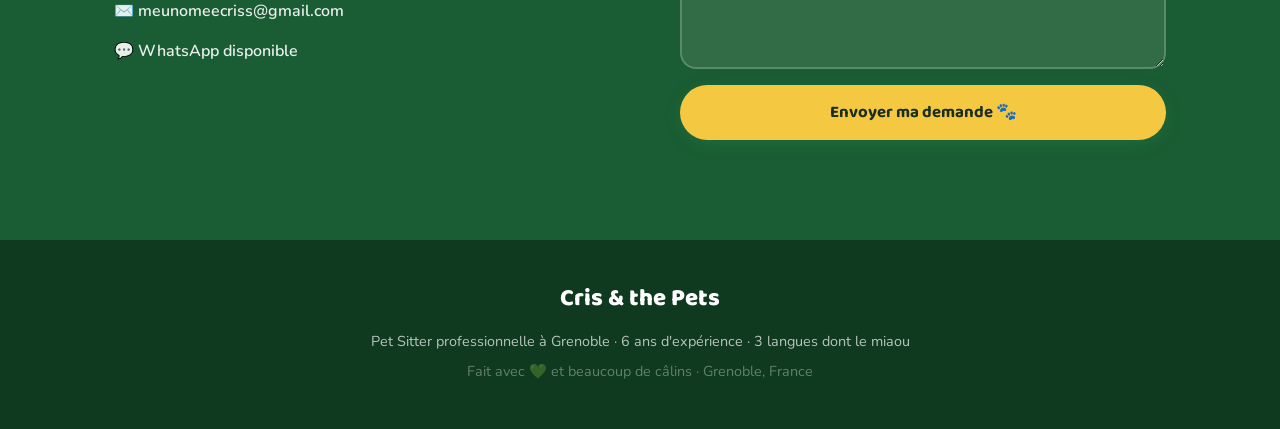
==== commit 8de7322a: "pet sitter à grenoble" ====
--- a/index.html
+++ b/index.html
@@ -3,7 +3,7 @@
 <head>
   <meta charset="UTF-8" />
   <meta name="viewport" content="width=device-width, initial-scale=1.0" />
-  <title>🐾 La Meilleure Pet Sitter de Grenoble</title>
+  <title>La Meilleure Pet Sitter de Grenoble</title>
   <meta name="description" content="Pet Sitter professionnelle à Grenoble. 6 ans d'expérience. Visites à domicile, promenades, garde. Fluente en français, portugais et… miaou." />
   <link rel="preconnect" href="https://fonts.googleapis.com">
   <link rel="preconnect" href="https://fonts.gstatic.com" crossorigin>
@@ -12,286 +12,57 @@
 </head>
 <body>
 
-  <!-- ===== HERO ===== -->
-  <header class="hero">
-    <nav class="nav">
-      <div class="logo">🐾 PataVerde</div>
-      <ul class="nav-links">
-        <li><a href="#services">Services</a></li>
-        <li><a href="#about">À propos</a></li>
-        <li><a href="#temoignages">Avis</a></li>
-        <li><a href="#contact" class="btn-nav">Me contacter</a></li>
-      </ul>
-      <button class="burger" id="burger" aria-label="Menu">☰</button>
-    </nav>
-
-    <div class="hero-content">
-      <div class="badge-flottant">⭐ La meilleure pet sitter de Grenoble</div>
-      <h1>Vos animaux méritent<br/><span class="highlight">quelqu'un de génial</span><br/>quand vous êtes absent·e.</h1>
-      <p class="hero-sub">Pet Sitter professionnelle · 6 ans d'expérience · Grenoble & agglomération<br/>
-      Fluente en 🇫🇷 français, 🇧🇷 portugais et <span class="miaou">😺 miaou</span></p>
-      <div class="hero-btns">
-        <a href="#contact" class="btn-primary">Réserver maintenant</a>
-        <a href="#services" class="btn-secondary">Voir les services</a>
-      </div>
-      <div class="hero-stats">
-        <div class="stat"><span>6</span><small>ans d'expérience</small></div>
-        <div class="stat"><span>🐾</span><small>Certifiée pro</small></div>
-        <div class="stat"><span>3</span><small>langues parlées*</small></div>
-      </div>
-      <p class="stat-note">*dont le miaou couramment</p>
-    </div>
-
-    <div class="hero-paws">
-      <span class="paw p1">🐾</span>
-      <span class="paw p2">🐾</span>
-      <span class="paw p3">🐾</span>
-      <span class="paw p4">🐾</span>
-    </div>
-  </header>
-
-  <!-- ===== BANDE DÉFILANTE ===== -->
-  <div class="ticker-wrap">
-    <div class="ticker">
-      <span>🐾 Pet Sitter de confiance</span>
-      <span>🐈 Spécialiste des chats</span>
-      <span>🐕 Passionnée des chiens</span>
-      <span>🌿 Basée à Grenoble</span>
-      <span>🇧🇷 Pet Sitter Brésilienne</span>
-      <span>😺 Fluente en miaou</span>
-      <span>🐾 Pet Sitter de confiance</span>
-      <span>🐈 Spécialiste des chats</span>
-      <span>🐕 Passionnée des chiens</span>
-      <span>🌿 Basée à Grenoble</span>
-      <span>🇧🇷 Pet Sitter Brésilienne</span>
-      <span>😺 Fluente en miaou</span>
-    </div>
-  </div>
-
-  <!-- ===== SERVICES ===== -->
-  <section class="services" id="services">
-    <div class="container">
-      <div class="section-header">
-        <span class="section-tag">Ce que je propose</span>
-        <h2>Des services pensés pour<br/>vos <span class="highlight">compagnons</span></h2>
-        <p>Parce que chaque animal a sa personnalité — et moi j'adore ça.</p>
-      </div>
-      <div class="cards">
-
-        <div class="card" data-aos="fade-up">
-          <div class="card-icon">🏠</div>
-          <h3>Visite à domicile</h3>
-          <p>Je passe chez vous pour nourrir, jouer, câliner et m'assurer que votre animal est heureux dans son environnement.</p>
-          <ul class="card-list">
-            <li>✓ Repas & eau fraîche</li>
-            <li>✓ Jeu & câlins</li>
-            <li>✓ Photo-rapport envoyée</li>
-            <li>✓ Litière nettoyée</li>
-          </ul>
-        </div>
-
-        <div class="card card-featured" data-aos="fade-up" data-aos-delay="100">
-          <div class="card-badge">Le plus populaire 🐾</div>
-          <div class="card-icon">🦮</div>
-          <h3>Promenade</h3>
-          <p>Votre chien mérite de sentir tous les arbres de Grenoble. Je l'emmène explorer en toute sécurité.</p>
-          <ul class="card-list">
-            <li>✓ 30 à 60 minutes</li>
-            <li>✓ Quartiers & parcs</li>
-            <li>✓ Laisse & harnais sécurisés</li>
-            <li>✓ GPS si besoin</li>
-          </ul>
-        </div>
-
-        <div class="card" data-aos="fade-up" data-aos-delay="200">
-          <div class="card-icon">🌙</div>
-          <h3>Garde à domicile</h3>
-          <p>Je reste chez vous le temps d'un week-end ou d'une semaine. Votre animal reste dans son cocon, zen.</p>
-          <ul class="card-list">
-            <li>✓ Nuit & journée</li>
-            <li>✓ Plantes arrosées en bonus</li>
-            <li>✓ Sérénité garantie</li>
-            <li>✓ Mises à jour régulières</li>
-          </ul>
-        </div>
-
-      </div>
-    </div>
-  </section>
-
-  <!-- ===== POURQUOI MOI ===== -->
-  <section class="why" id="about">
-    <div class="container why-inner">
-      <div class="why-text">
-        <span class="section-tag">Pourquoi moi ?</span>
-        <h2>Une vraie passionnée,<br/>pas juste une gardienne</h2>
-        <p>Je suis brésilienne, installée à Grenoble, et j'ai un superpouvoir : comprendre vos animaux même quand ils font la tête.</p>
-        <div class="why-items">
-          <div class="why-item">
-            <span>🎓</span>
-            <div>
-              <strong>6 ans d'expérience</strong>
-              <p>Des dizaines de chats, chiens, lapins et autres créatures adorables entre mes mains.</p>
-            </div>
-          </div>
-          <div class="why-item">
-            <span>📸</span>
-            <div>
-              <strong>Rapports photos quotidiens</strong>
-              <p>Vous partez en vacances, pas votre curiosité. Je vous envoie des photos de votre compagnon.</p>
-            </div>
-          </div>
-          <div class="why-item">
-            <span>🗣️</span>
-            <div>
-              <strong>3 langues : FR · PT · Miaou</strong>
-              <p>Je négocie aussi bien avec un chat récalcitrant qu'avec un propriétaire inquiet.</p>
-            </div>
-          </div>
-          <div class="why-item">
-            <span>💚</span>
-            <div>
-              <strong>Patience infinie</strong>
-              <p>Les animaux timides, stressés ou avec du caractère ? Ma spécialité.</p>
-            </div>
-          </div>
-        </div>
-      </div>
-      <div class="why-visual">
-        <div class="photo-frame">
-          <div class="photo-placeholder">
-            <span>📷</span>
-            <p>Votre photo ici !</p>
-          </div>
-          <div class="floating-badge b1">😺 Fan de chats</div>
-          <div class="floating-badge b2">🇧🇷 Brésilienne</div>
-          <div class="floating-badge b3">🌿 Grenoble</div>
-        </div>
-      </div>
-    </div>
-  </section>
-
-  <!-- ===== TÉMOIGNAGES CHATS ===== -->
-  <section class="temoignages" id="temoignages">
-    <div class="container">
-      <div class="section-header">
-        <span class="section-tag">Avis clients</span>
-        <h2>Ce que pensent mes clients<br/><span class="highlight">les plus honnêtes</span></h2>
-        <p class="temo-sub">⚠️ Avertissement : nos clients préfèrent s'exprimer dans leur langue natale.</p>
-      </div>
-      <div class="temo-cards">
-
-        <div class="temo-card">
-          <div class="temo-photo cat-photo" data-emoji="🐈‍⬛">
-            <span class="cat-emoji">🐈‍⬛</span>
-          </div>
-          <div class="temo-stars">★★★★★</div>
-          <p class="temo-text">« Miaou miaou miaou. Miaou miaou… miaou miaou miaou ! »</p>
-          <div class="temo-author">
-            <strong>Monsieur Bisou</strong>
-            <small>Chat, 4 ans · Grenoble</small>
-          </div>
-        </div>
-
-        <div class="temo-card temo-featured">
-          <div class="temo-photo">
-            <span class="cat-emoji">😸</span>
-          </div>
-          <div class="temo-stars">★★★★★</div>
-          <p class="temo-text">« Miaou. Miaou miaou miaou miaou miaou miaou. Miaou ! Miaou miaou. »</p>
-          <div class="temo-author">
-            <strong>Duchesse Von Pouf</strong>
-            <small>Chatte, 7 ans · Saint-Martin-d'Hères</small>
-          </div>
-        </div>
-
-        <div class="temo-card">
-          <div class="temo-photo">
-            <span class="cat-emoji">🐱</span>
-          </div>
-          <div class="temo-stars">★★★★★</div>
-          <p class="temo-text">« Miaou miaou ! Miaou miaou miaou miaou. Miaou miaou miaou miaou miaou. »</p>
-          <div class="temo-author">
-            <strong>Professeur Fluffington</strong>
-            <small>Chat, 2 ans · Échirolles</small>
-          </div>
-        </div>
-
-        <div class="temo-card">
-          <div class="temo-photo">
-            <span class="cat-emoji">🐶</span>
-          </div>
-          <div class="temo-stars">★★★★★</div>
-          <p class="temo-text">« Ouaf ouaf ouaf ! Ouaf ouaf ouaf ouaf. Ouaf ouaf ouaf ouaf ouaf ! »</p>
-          <div class="temo-author">
-            <strong>Baron Croûton</strong>
-            <small>Chien, 3 ans · Meylan</small>
-          </div>
-        </div>
-
-      </div>
-      <p class="temo-disclaimer">* Ces avis ont été traduits avec l'aide d'un expert en langues animales (moi).</p>
-    </div>
-  </section>
-
-  <!-- ===== ZONE D'INTERVENTION ===== -->
-  <section class="zone">
-    <div class="container">
-      <div class="section-header">
-        <span class="section-tag">Où j'interviens</span>
-        <h2>Grenoble & agglomération 📍</h2>
-        <p>Je me déplace dans toute la métropole grenobloise.</p>
-      </div>
-      <div class="zone-cities">
-        <span>Grenoble</span><span>Échirolles</span><span>Saint-Martin-d'Hères</span>
-        <span>Meylan</span><span>Gières</span><span>Crolles</span>
-        <span>Fontaine</span><span>Seyssinet-Pariset</span><span>Sassenage</span>
-        <span>Vizille</span><span>Voiron</span><span>+ environs</span>
-      </div>
-    </div>
-  </section>
-
-  <!-- ===== CONTACT ===== -->
-  <section class="contact" id="contact">
-    <div class="container contact-inner">
-      <div class="contact-text">
-        <span class="section-tag">Contact</span>
-        <h2>Prêt·e à me confier<br/>votre boule de poils ?</h2>
-        <p>Répondez dans les 24h. Promis. (Sauf si un chat me retient en otage.)</p>
-        <div class="contact-infos">
-          <a href="tel:+33XXXXXXXXX" class="contact-link">📞 +33 X XX XX XX XX</a>
-          <a href="mailto:votre@email.fr" class="contact-link">✉️ votre@email.fr</a>
-          <a href="https://wa.me/33XXXXXXXXX" class="contact-link">💬 WhatsApp disponible</a>
-        </div>
-      </div>
-      <form class="contact-form" id="contactForm">
-        <div class="form-row">
-          <input type="text" placeholder="Votre prénom" required />
-          <input type="email" placeholder="Votre email" required />
-        </div>
-        <input type="text" placeholder="Votre animal (nom & espèce 🐾)" />
-        <select>
-          <option value="">Quel service vous intéresse ?</option>
-          <option>Visite à domicile</option>
-          <option>Promenade</option>
-          <option>Garde à domicile</option>
-          <option>Autre</option>
-        </select>
-        <textarea placeholder="Dites-moi tout ! Dates, besoins particuliers, allergies au miaou…" rows="4"></textarea>
-        <button type="submit" class="btn-primary btn-full">Envoyer ma demande 🐾</button>
-      </form>
-    </div>
-  </section>
+  <!-- Section placeholders - will be loaded dynamically -->
+  <div id="hero-section"></div>
+  <div id="services-section"></div>
+  <div id="about-section"></div>
+  <div id="temoignages-section"></div>
+  <div id="zone-section"></div>
+  <div id="contact-section"></div>
 
   <!-- ===== FOOTER ===== -->
   <footer class="footer">
     <div class="container footer-inner">
-      <div class="footer-logo">🐾 PataVerde</div>
+      <div class="footer-logo">Cris & the Pets</div>
       <p>Pet Sitter professionnelle à Grenoble · 6 ans d'expérience · 3 langues dont le miaou</p>
       <p class="footer-small">Fait avec 💚 et beaucoup de câlins · Grenoble, France</p>
     </div>
   </footer>
 
+  <script>
+    // Function to load HTML content into a container
+    async function loadSection(containerId, fileName) {
+      try {
+        const response = await fetch(fileName);
+        if (response.ok) {
+          const content = await response.text();
+          document.getElementById(containerId).innerHTML = content;
+        } else {
+          console.error(`Failed to load ${fileName}`);
+        }
+      } catch (error) {
+        console.error(`Error loading ${fileName}:`, error);
+      }
+    }
+
+    // Load all sections when the page loads
+    document.addEventListener('DOMContentLoaded', async function() {
+      // Load all sections
+      await Promise.all([
+        loadSection('hero-section', 'hero.html'),
+        loadSection('services-section', 'services.html'),
+        loadSection('about-section', 'about.html'),
+        loadSection('temoignages-section', 'temoignages.html'),
+        loadSection('zone-section', 'zone.html'),
+        loadSection('contact-section', 'contact.html')
+      ]);
+
+      // Reinitialize the main.js after sections are loaded
+      if (typeof initializeApp === 'function') {
+        initializeApp();
+      }
+    });
+  </script>
   <script src="js/main.js"></script>
 </body>
-</html>
+</html>
--- a/css/style.css
+++ b/css/style.css
@@ -1,6 +1,6 @@
 /* ===================================================
-   PataVerde – Pet Sitter Grenoble
-   CSS Principal · par [Votre Nom]
+  Cris & the Pets
+   CSS Principal · par Cris Messias
    =================================================== */
 
 /* ===== VARIABLES ===== */
@@ -166,14 +166,27 @@
 
 .hero-content {
   flex: 1;
-  display: flex;
-  flex-direction: column;
-  justify-content: center;
+  display: grid;
+  grid-template-columns: 1fr 1fr;
+  gap: 60px;
   align-items: center;
-  text-align: center;
-  padding: 40px 24px 80px;
+  padding: 40px 60px 80px;
+  max-width: 1200px;
+  margin: 0 auto;
   position: relative;
   z-index: 2;
+}
+
+.hero-text {
+  display: flex;
+  flex-direction: column;
+  align-items: flex-start;
+  text-align: left;
+}
+
+.hero-visual {
+  display: flex;
+  justify-content: center;
 }
 
 .badge-flottant {
@@ -192,7 +205,7 @@
 
 .hero h1 {
   font-family: var(--font-titre);
-  font-size: clamp(2.2rem, 5vw, 4rem);
+  font-size: clamp(2.2rem, 5vw, 3.5rem);
   font-weight: 800;
   color: var(--blanc);
   line-height: 1.15;
@@ -212,6 +225,7 @@
   margin-bottom: 36px;
   animation: fadeInUp 0.9s ease 0.2s both;
   max-width: 600px;
+  text-align: left;
 }
 
 .miaou {
@@ -224,7 +238,7 @@
   display: flex;
   gap: 16px;
   flex-wrap: wrap;
-  justify-content: center;
+  justify-content: flex-start;
   margin-bottom: 48px;
   animation: fadeInUp 0.9s ease 0.3s both;
 }
@@ -553,33 +567,177 @@
   font-style: italic;
 }
 
-/* ===== ZONE ===== */
+/* ===== ZONE & PRICING ===== */
 .zone {
-  padding: 80px 0;
+  padding: 100px 0;
   background: var(--creme);
 }
-.zone-cities {
-  display: flex;
-  flex-wrap: wrap;
-  gap: 12px;
-  justify-content: center;
-  margin-top: 8px;
-}
-.zone-cities span {
+
+/* Pricing zones grid */
+.pricing-zones {
+  display: grid;
+  grid-template-columns: repeat(auto-fit, minmax(120px, 1fr));
+  gap: 24px;
+  margin-bottom: 48px;
+}
+
+/* Individual price zone card */
+.price-zone {
   background: var(--blanc);
-  border: 2px solid var(--vert-pale);
+  border-radius: var(--radius-lg);
+  padding: 32px;
+  box-shadow: var(--shadow);
+  transition: var(--transition);
+  position: relative;
+  border: 2px solid transparent;
+  display: flex;
+  flex-direction: column;
+  gap: 20px;
+}
+
+.price-zone:hover {
+  transform: translateY(-8px);
+  box-shadow: var(--shadow-lg);
+}
+
+/* Zone 1 - Best value highlight
+.zone-1 {
+  border-color: var(--vert);
+  background: linear-gradient(135deg, var(--blanc) 0%, rgba(45,140,78,0.03) 100%);
+}
+
+.zone-1:hover {
+  border-color: var(--vert-clair);
+} */
+
+/* Zone header */
+.zone-header {
+  display: flex;
+  flex-direction: column;
+  gap: 8px;
+}
+
+.zone-badge {
+  display: inline-block;
+  background: var(--vert-pale);
   color: var(--vert-fonce);
-  font-weight: 700;
-  font-size: 0.9rem;
-  padding: 10px 20px;
+  font-size: 0.75rem;
+  font-weight: 700;
+  text-transform: uppercase;
+  letter-spacing: 1px;
+  padding: 4px 12px;
   border-radius: 50px;
-  transition: var(--transition);
-  cursor: default;
-}
-.zone-cities span:hover {
+  width: fit-content;
+}
+
+.zone-1 .zone-badge {
   background: var(--vert);
   color: var(--blanc);
-  border-color: var(--vert);
+}
+
+.zone-2 .zone-badge {
+  background: #ffeaa7;
+  color: #6c5ce7;
+}
+
+.zone-3 .zone-badge {
+  background: #fab1a0;
+  color: #d63031;
+}
+
+.zone-4 .zone-badge {
+  background: #a29bfe;
+  color: var(--blanc);
+}
+
+.zone-header h3 {
+  font-family: var(--font-titre);
+  font-size: 1.3rem;
+  font-weight: 800;
+  color: var(--texte);
+}
+
+/* Zone price */
+.zone-price {
+  display: flex;
+  align-items: baseline;
+  gap: 4px;
+  margin: 8px 0;
+}
+
+.zone-price .price {
+  font-family: var(--font-titre);
+  font-size: 2.8rem;
+  font-weight: 800;
+  color: var(--vert-fonce);
+  line-height: 1;
+}
+
+.zone-1 .price {
+  color: var(--vert);
+}
+
+.zone-price .price-unit {
+  color: var(--gris);
+  font-size: 1rem;
+  font-weight: 600;
+}
+
+/* Zone areas */
+.zone-areas {
+  flex-grow: 1;
+}
+
+.zone-areas p {
+  color: var(--gris);
+  font-size: 0.95rem;
+  line-height: 1.6;
+}
+
+/* Zone tag */
+.zone-tag {
+  position: absolute;
+  top: -12px;
+  right: 20px;
+  background: var(--jaune);
+  color: var(--texte);
+  font-size: 0.8rem;
+  font-weight: 700;
+  padding: 6px 14px;
+  border-radius: 50px;
+  box-shadow: 0 4px 12px rgba(245,200,66,0.3);
+  animation: pulse 2s ease-in-out infinite;
+}
+
+@keyframes pulse {
+  0%, 100% { transform: scale(1); }
+  50% { transform: scale(1.05); }
+}
+
+/* Pricing notes */
+.pricing-notes {
+  background: rgba(45,140,78,0.05);
+  border-radius: var(--radius-lg);
+  padding: 28px;
+  border-left: 4px solid var(--vert);
+}
+
+.note-item {
+  color: var(--gris);
+  font-size: 0.95rem;
+  margin-bottom: 12px;
+  display: flex;
+  align-items: flex-start;
+  gap: 8px;
+}
+
+.note-item:last-child {
+  margin-bottom: 0;
+}
+
+.note-item strong {
+  color: var(--texte);
+  font-weight: 700;
 }
 
 /* ===== CONTACT ===== */
@@ -724,6 +882,25 @@
 
 /* ===== RESPONSIVE ===== */
 @media (max-width: 900px) {
+  .hero-content {
+    grid-template-columns: 1fr;
+    gap: 48px;
+    padding: 40px 24px 80px;
+  }
+  .hero-text {
+    align-items: center;
+    text-align: center;
+  }
+  .hero-sub {
+    text-align: center;
+  }
+  .hero-btns {
+    justify-content: center;
+  }
+  .hero-visual {
+    display: flex;
+    justify-content: center;
+  }
   .why-inner,
   .contact-inner { grid-template-columns: 1fr; gap: 48px; }
   .why-visual { display: none; }
@@ -749,4 +926,6 @@
   .nav { padding: 16px 24px; }
   .cards { grid-template-columns: 1fr; }
   .temo-cards { grid-template-columns: 1fr; }
-}
+  .pricing-zones { grid-template-columns: 1fr; }
+  .zone-tag { position: static; margin-top: 12px; width: fit-content; }
+}
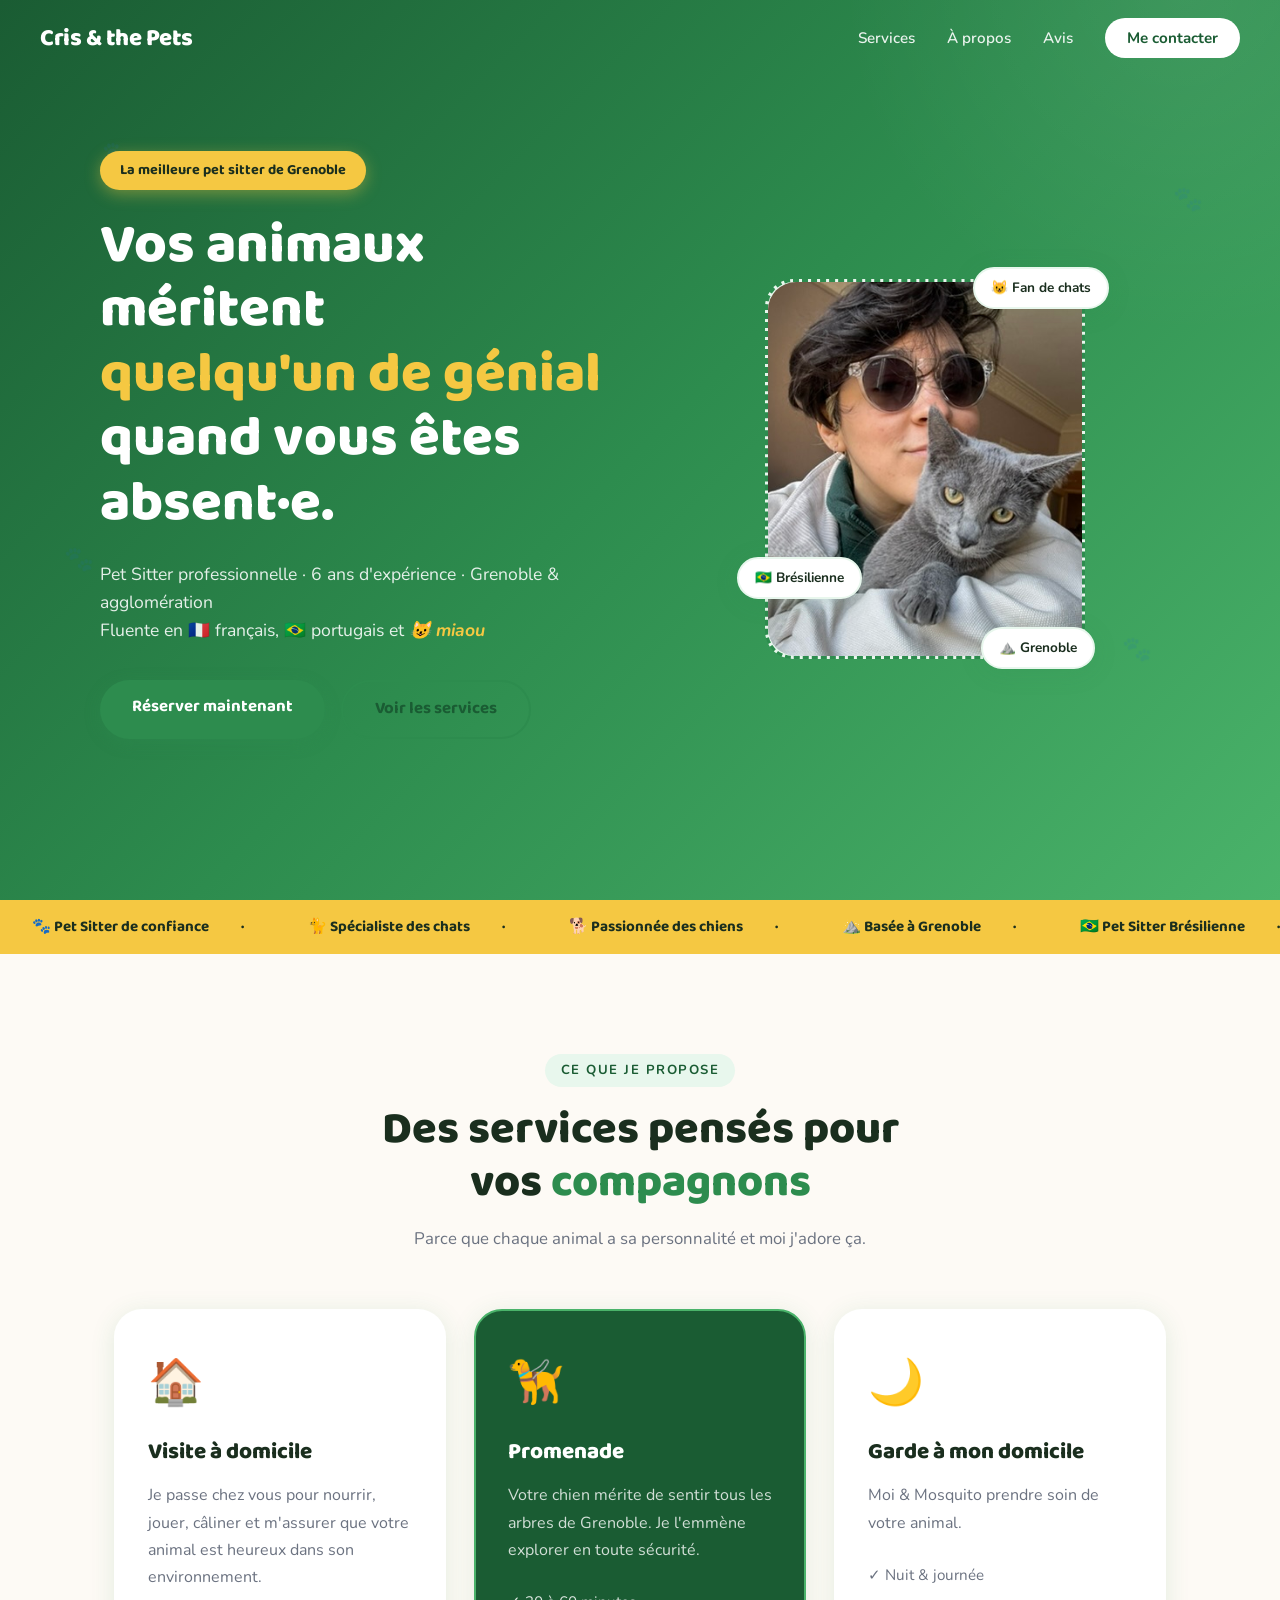
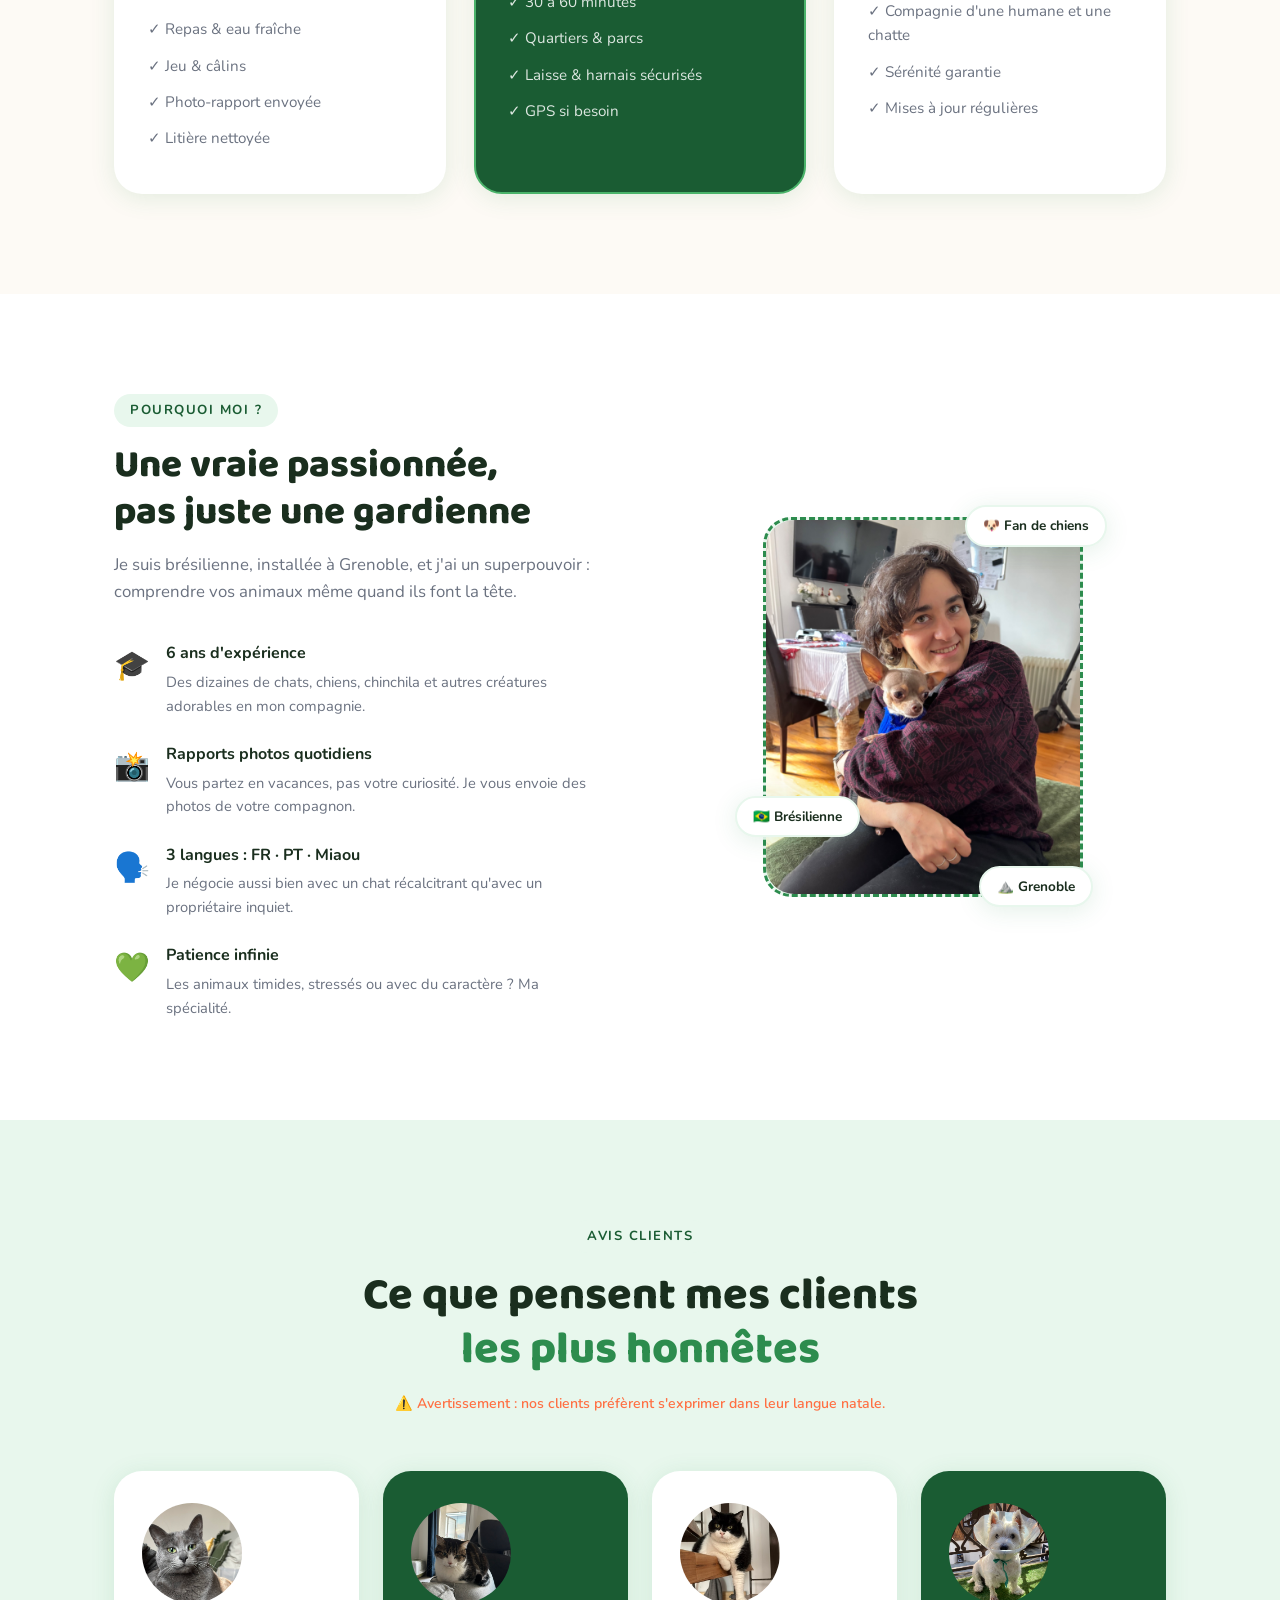
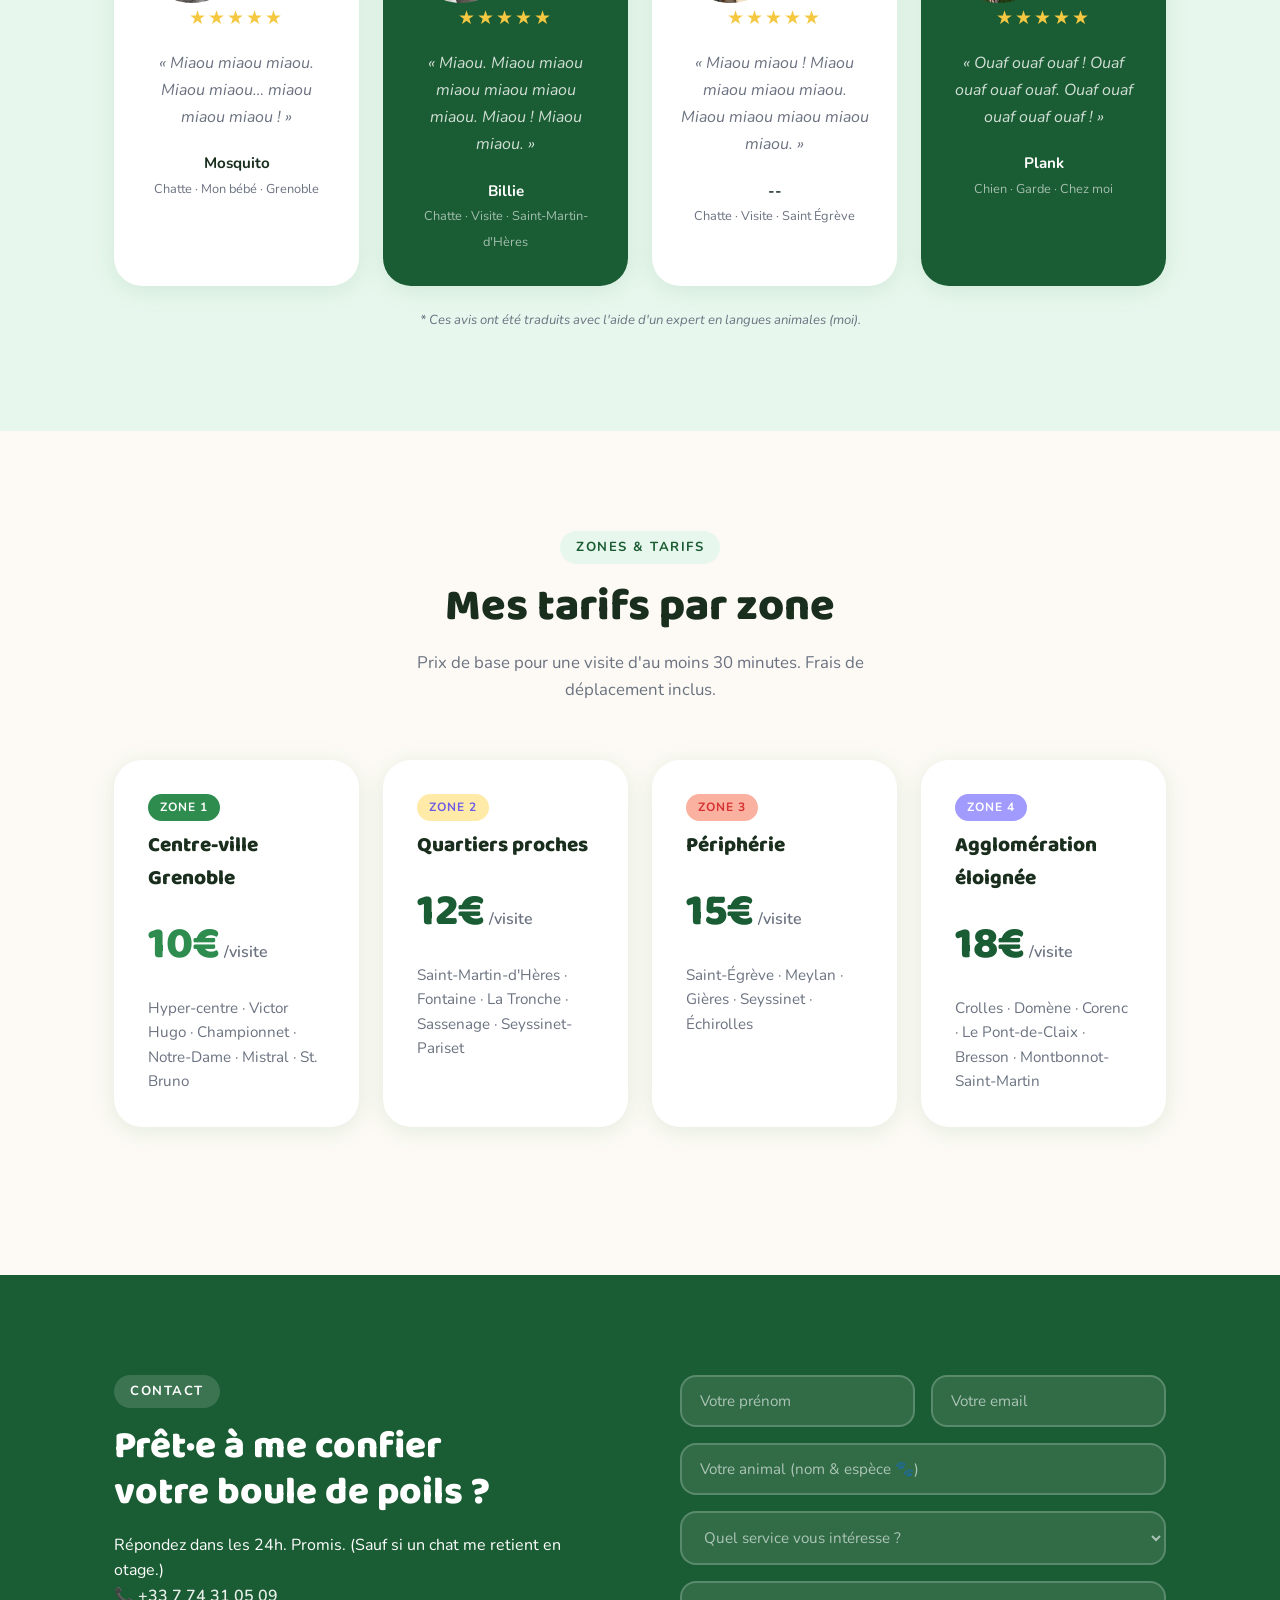
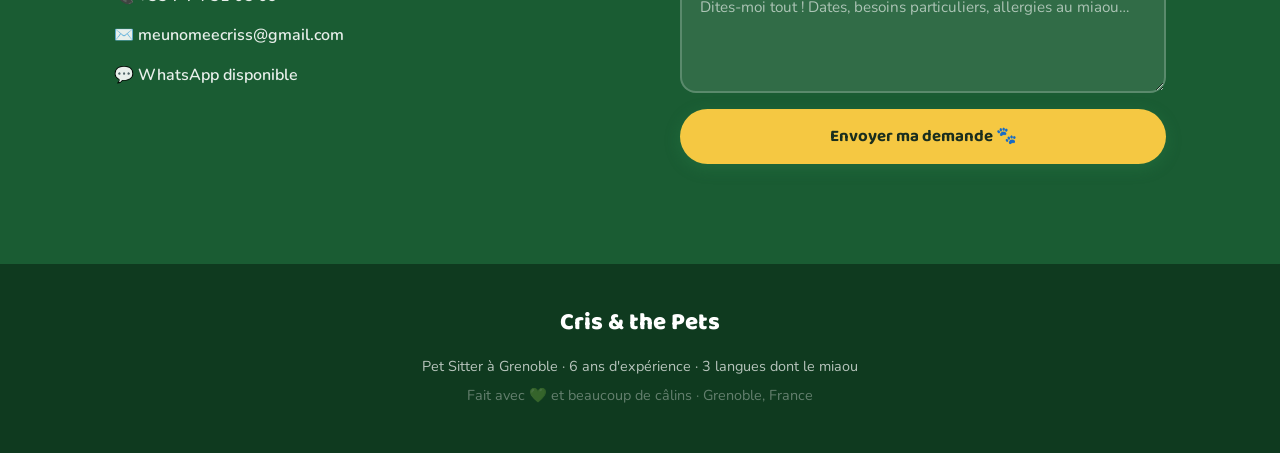
==== commit 11959b83: "pet sitter à grenoble" ====
--- a/index.html
+++ b/index.html
@@ -3,7 +3,7 @@
 <head>
   <meta charset="UTF-8" />
   <meta name="viewport" content="width=device-width, initial-scale=1.0" />
-  <title>La Meilleure Pet Sitter de Grenoble</title>
+  <title>Cris and the Pets</title>
   <meta name="description" content="Pet Sitter professionnelle à Grenoble. 6 ans d'expérience. Visites à domicile, promenades, garde. Fluente en français, portugais et… miaou." />
   <link rel="preconnect" href="https://fonts.googleapis.com">
   <link rel="preconnect" href="https://fonts.gstatic.com" crossorigin>
@@ -24,7 +24,7 @@
   <footer class="footer">
     <div class="container footer-inner">
       <div class="footer-logo">Cris & the Pets</div>
-      <p>Pet Sitter professionnelle à Grenoble · 6 ans d'expérience · 3 langues dont le miaou</p>
+      <p>Pet Sitter à Grenoble · 6 ans d'expérience · 3 langues dont le miaou</p>
       <p class="footer-small">Fait avec 💚 et beaucoup de câlins · Grenoble, France</p>
     </div>
   </footer>
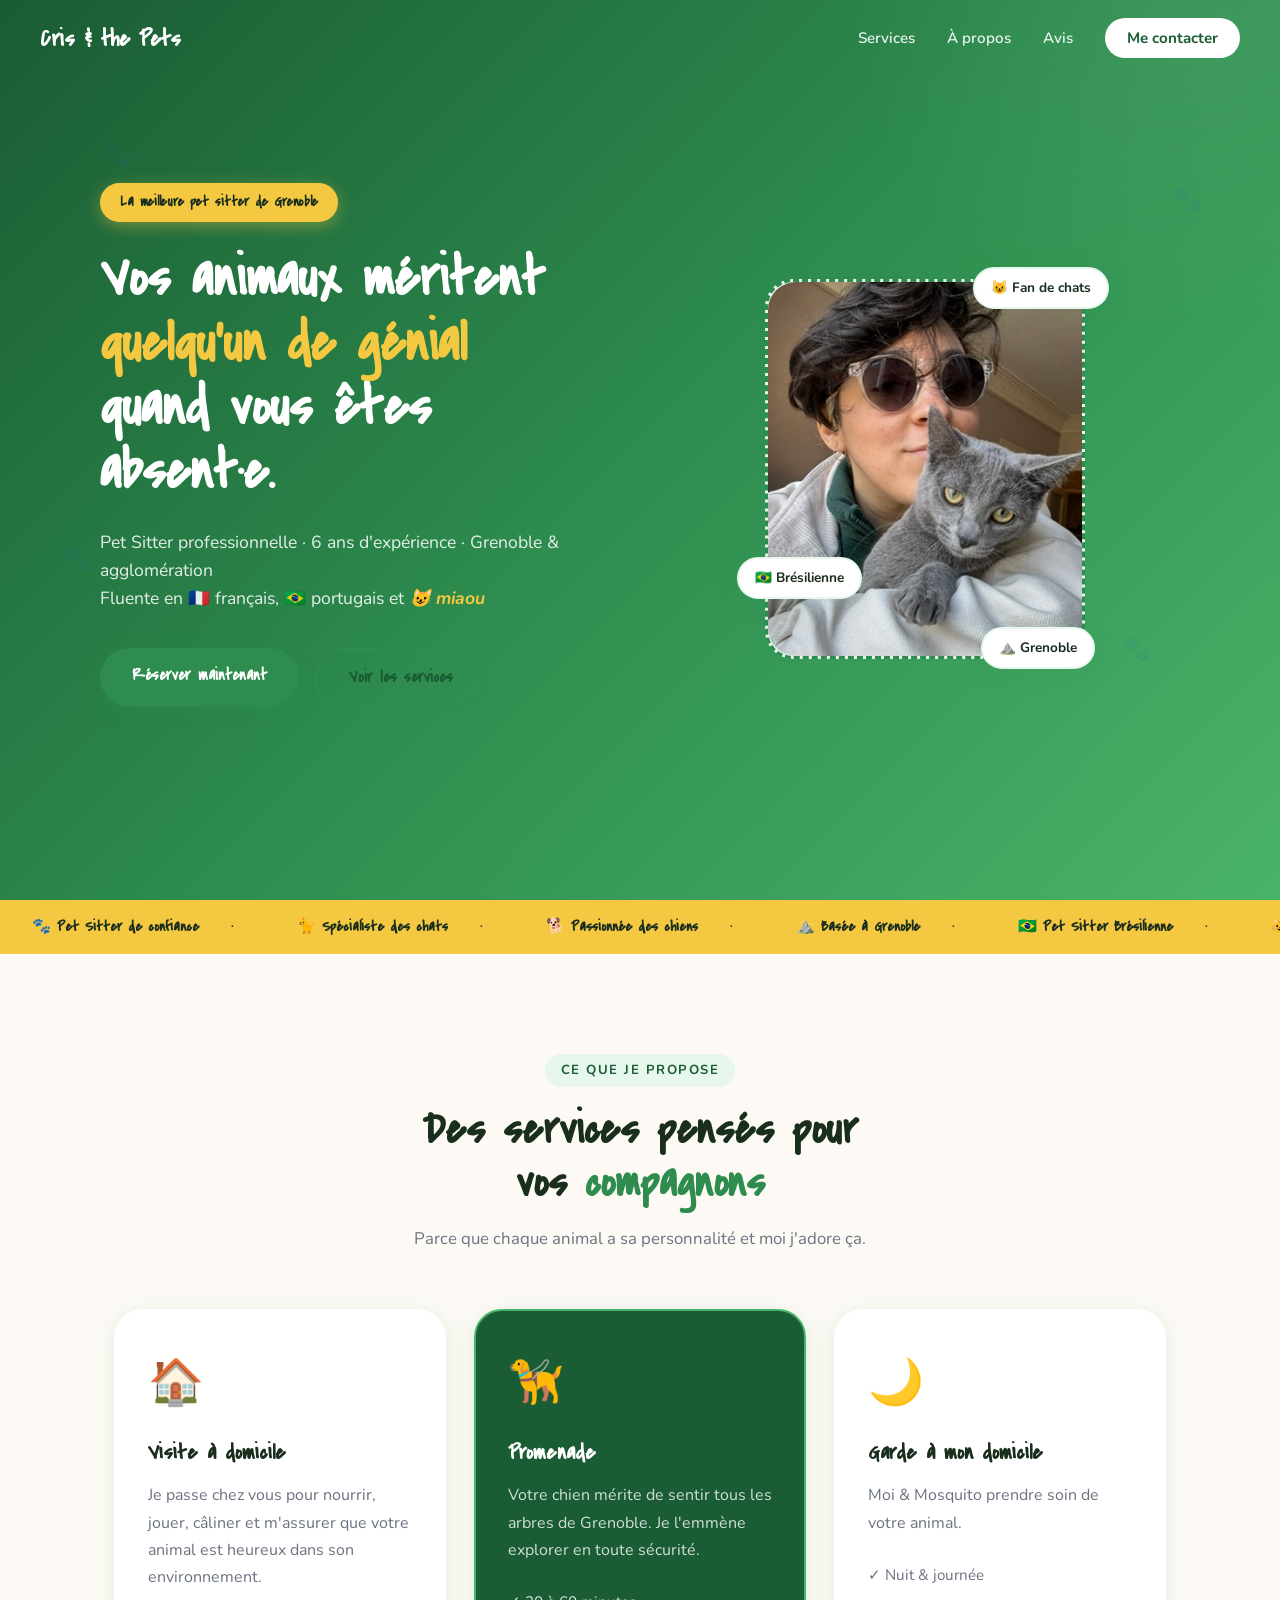
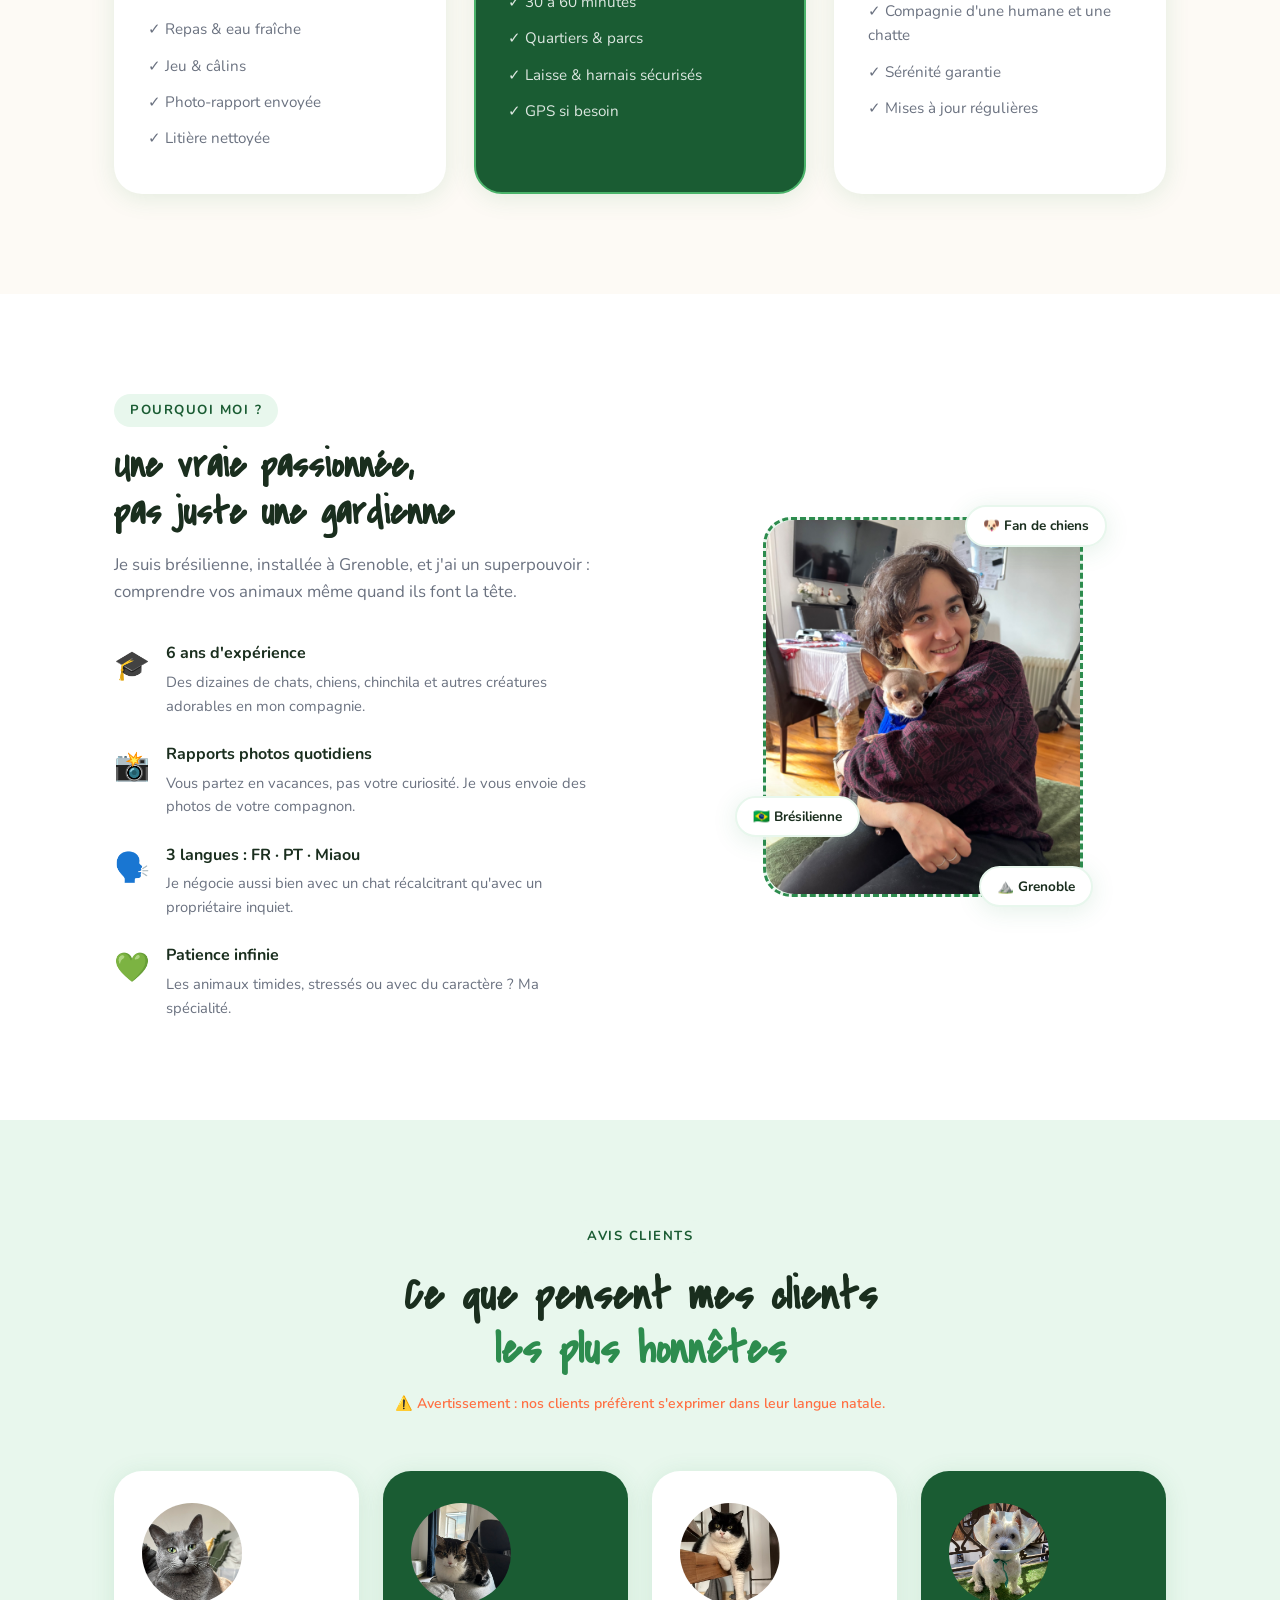
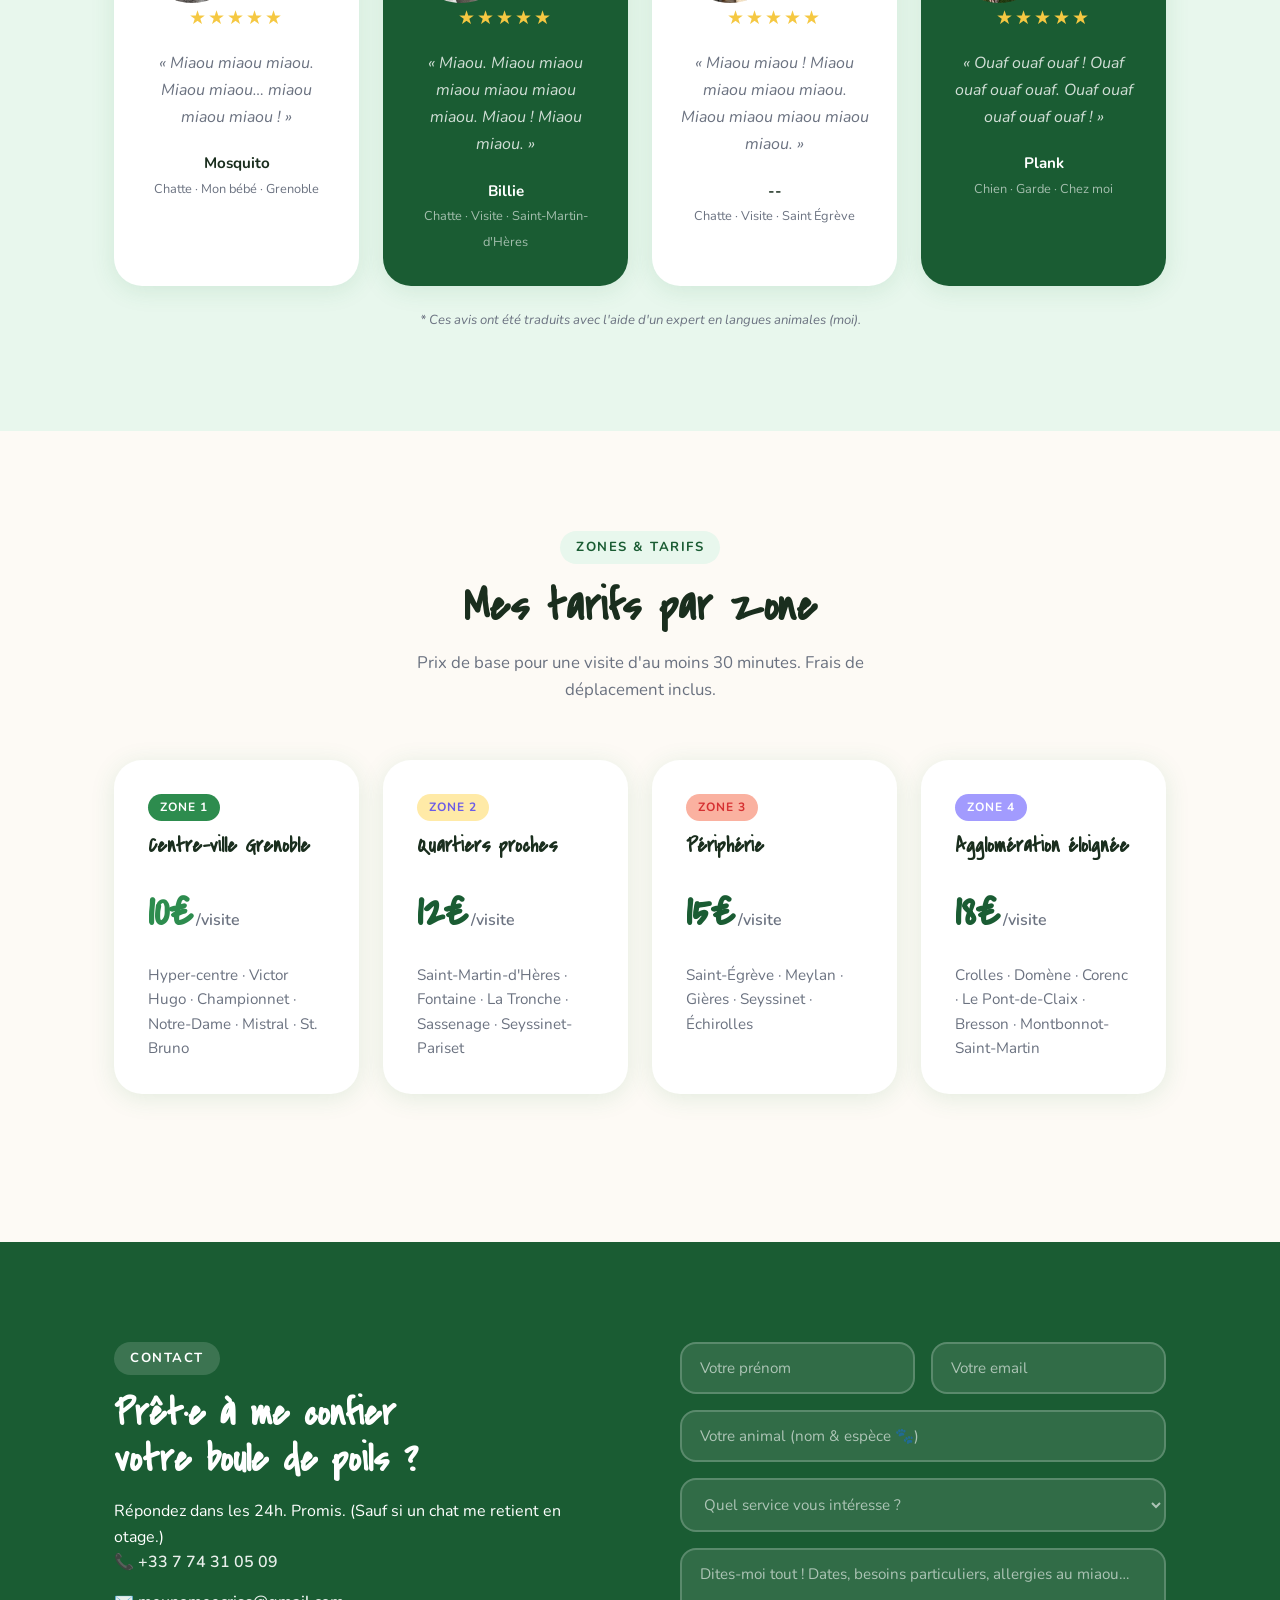
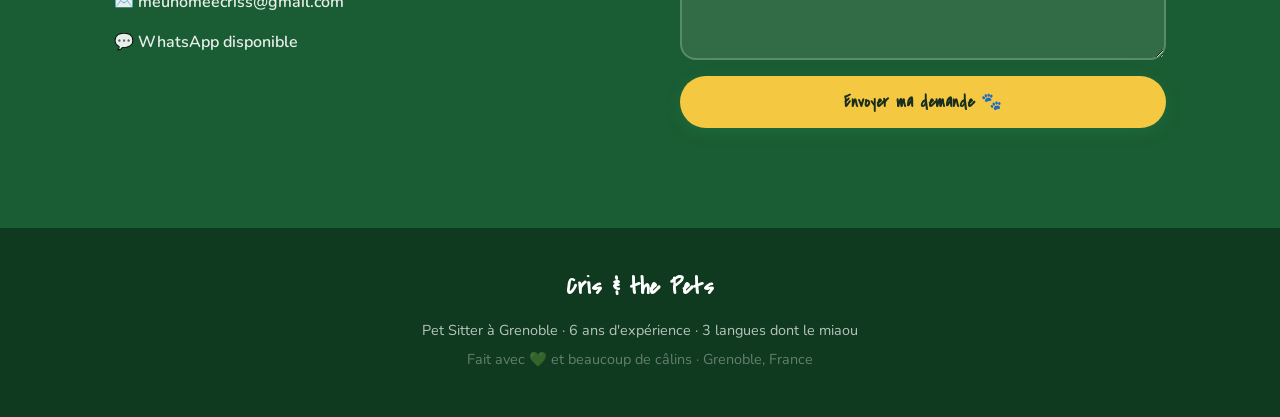
==== commit 1a21fec5: "updating font" ====
--- a/index.html
+++ b/index.html
@@ -8,6 +8,7 @@
   <link rel="preconnect" href="https://fonts.googleapis.com">
   <link rel="preconnect" href="https://fonts.gstatic.com" crossorigin>
   <link href="https://fonts.googleapis.com/css2?family=Baloo+2:wght@400;600;700;800&family=Nunito:wght@400;600;700&display=swap" rel="stylesheet">
+  <link href="https://fonts.googleapis.com/css2?family=Covered+By+Your+Grace&family=Roboto:ital,wght@0,100..900;1,100..900&display=swap" rel="stylesheet">
   <link rel="stylesheet" href="css/style.css" />
 </head>
 <body>
--- a/css/style.css
+++ b/css/style.css
@@ -2,6 +2,7 @@
   Cris & the Pets
    CSS Principal · par Cris Messias
    =================================================== */
+
 
 /* ===== VARIABLES ===== */
 :root {
@@ -20,7 +21,8 @@
   --radius-lg:   28px;
   --shadow:      0 4px 24px rgba(45,140,78,0.13);
   --shadow-lg:   0 12px 48px rgba(45,140,78,0.18);
-  --font-titre:  'Baloo 2', cursive;
+  /* --font-titre:  'Baloo 2', cursive;*/
+  --font-titre: "Covered By Your Grace", cursive;
   --font-corps:  'Nunito', sans-serif;
   --transition:  0.3s cubic-bezier(0.4, 0, 0.2, 1);
 }
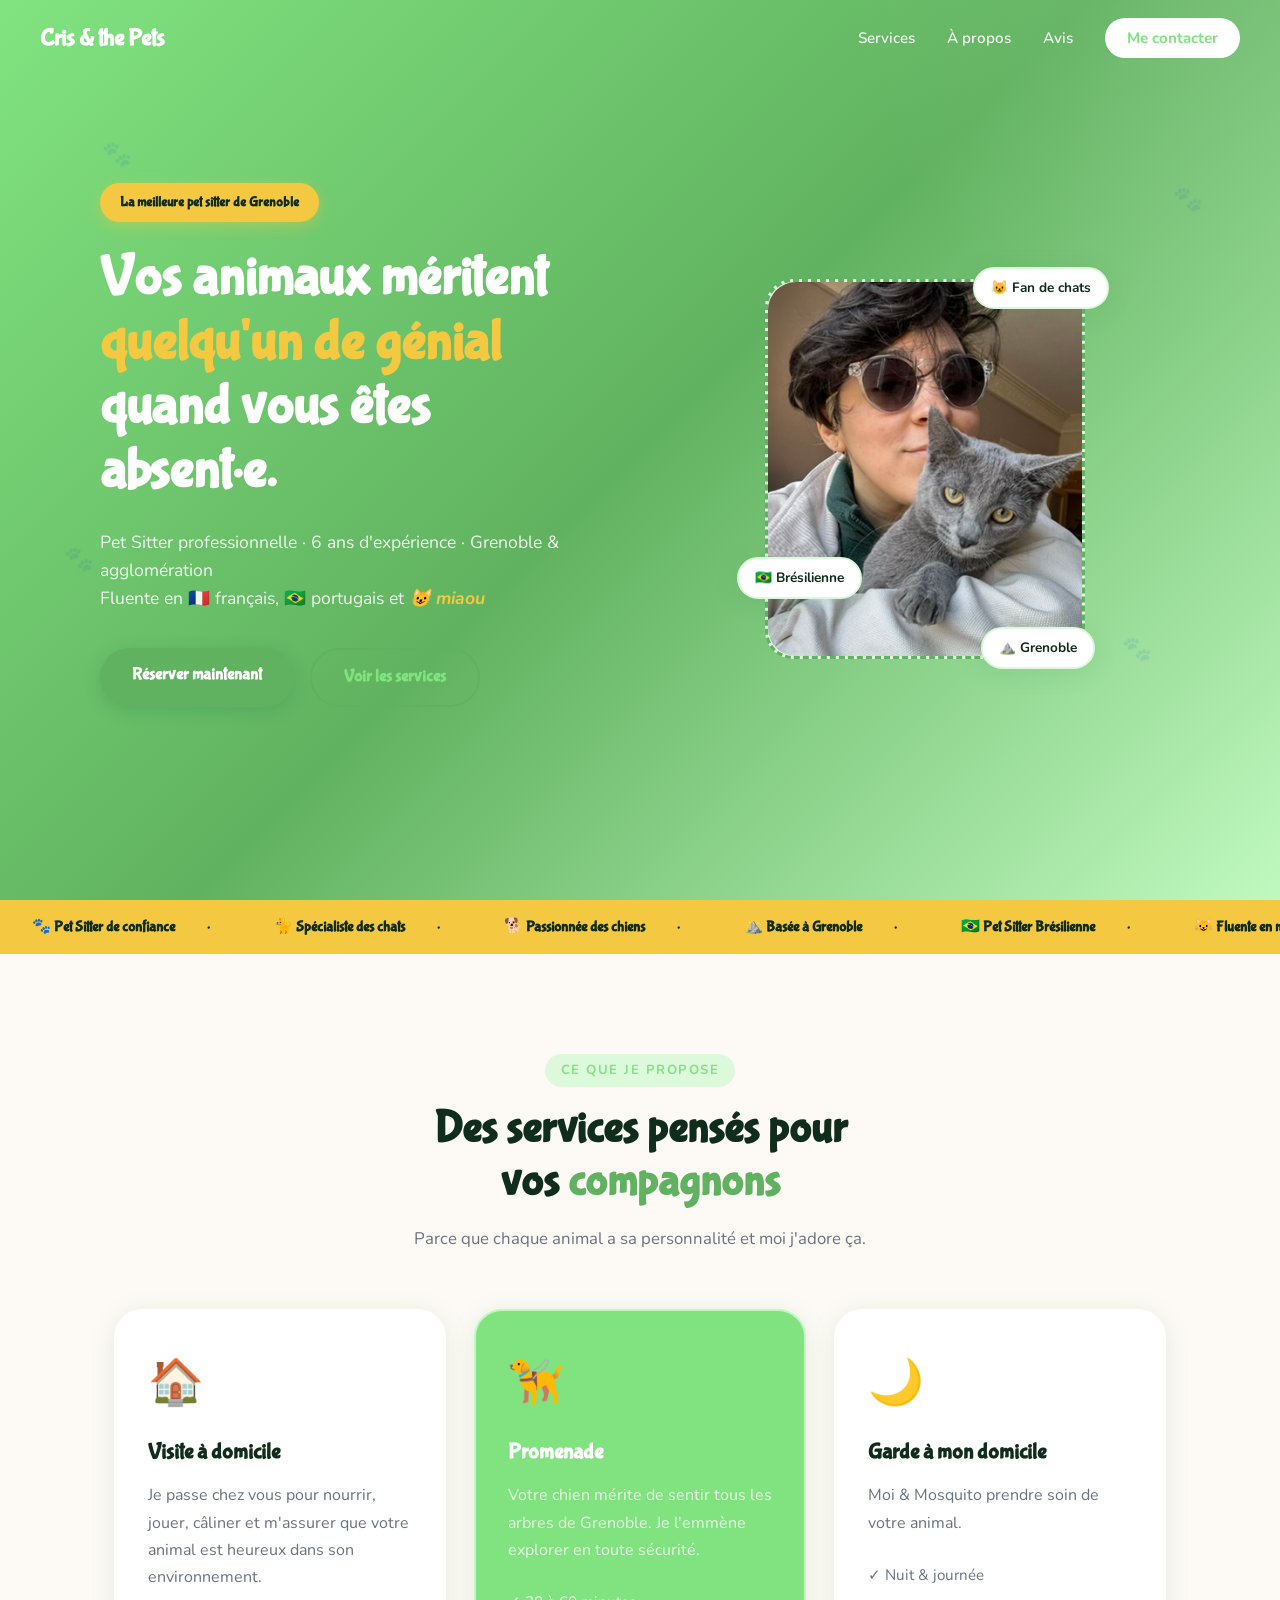
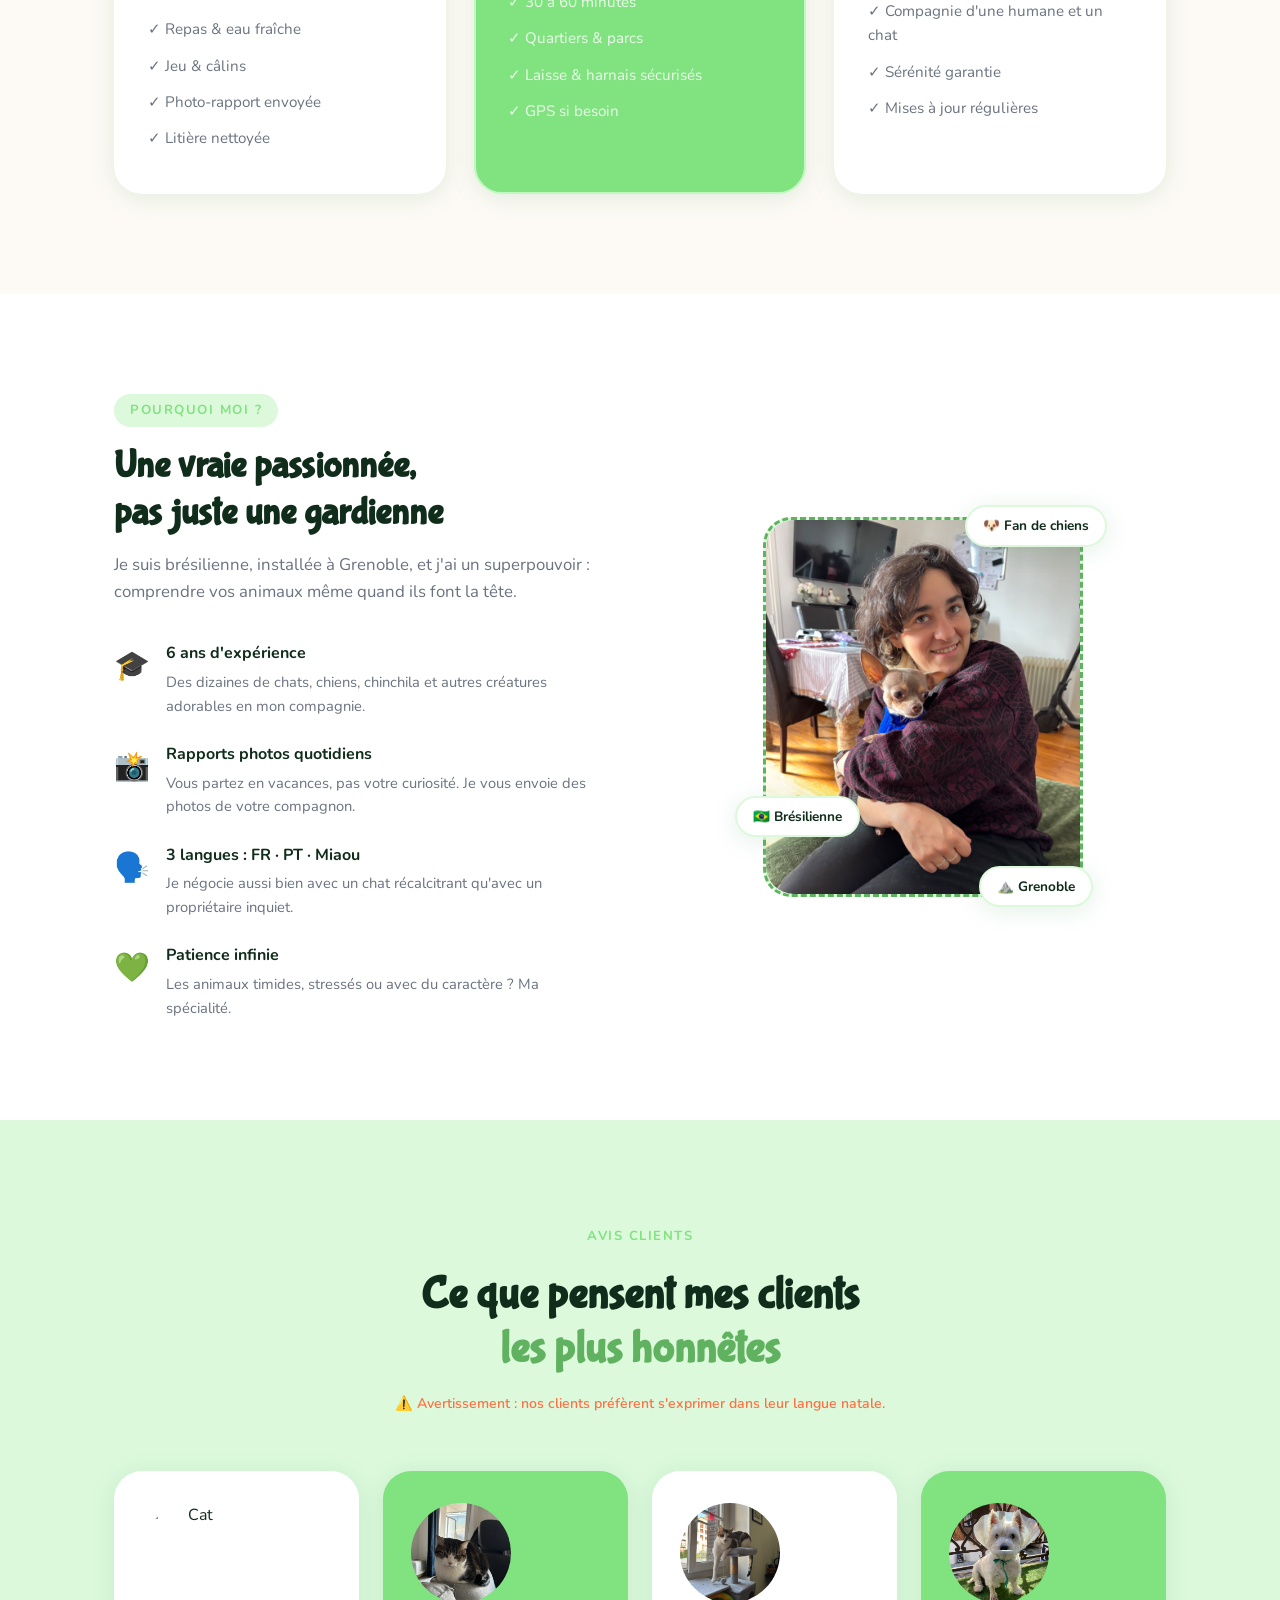
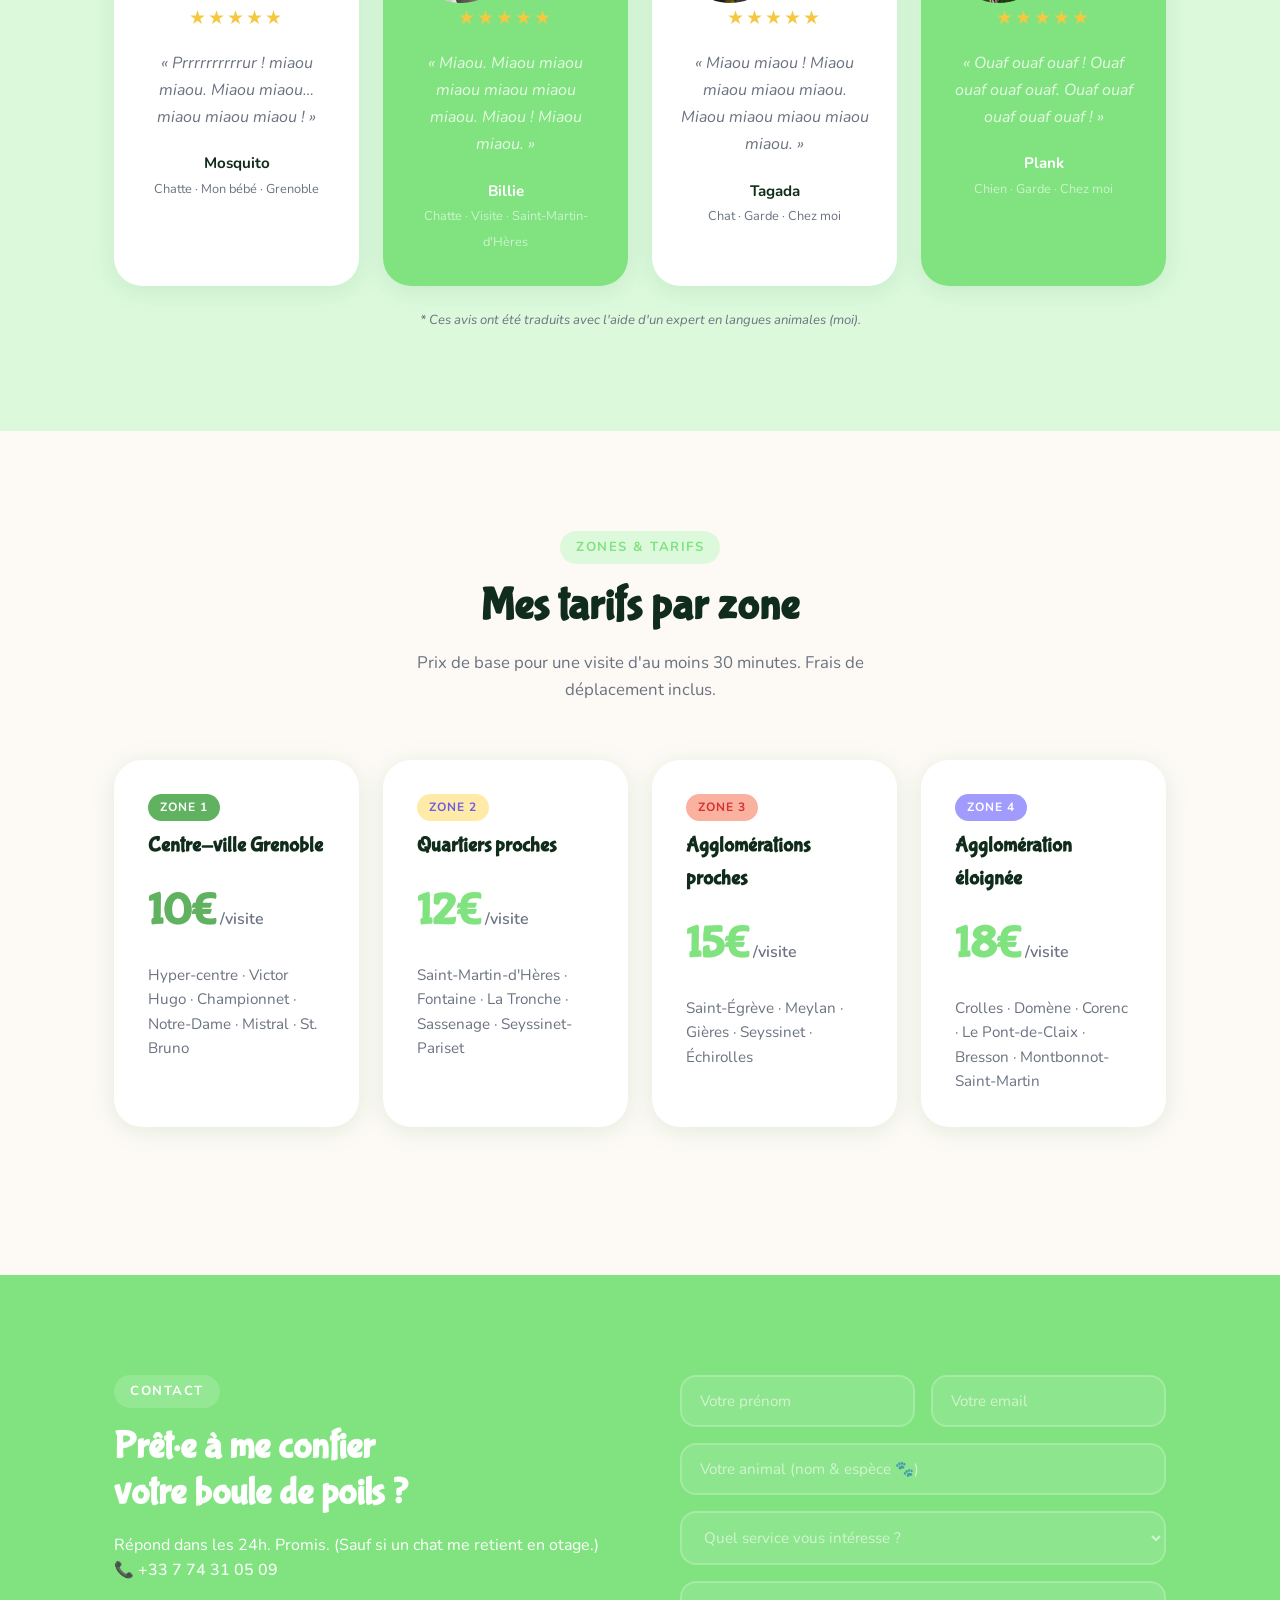
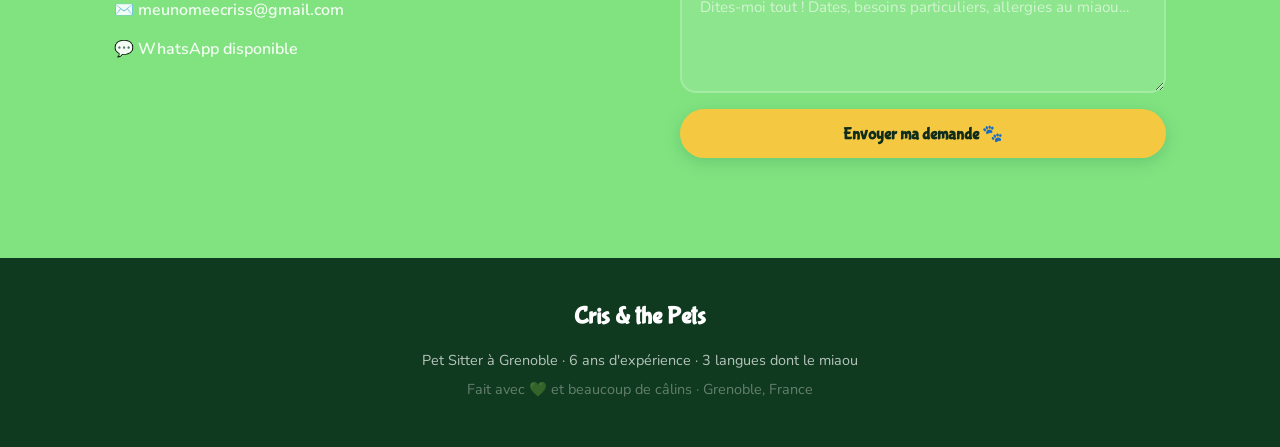
==== commit 84ef48db: "update color, font and photos" ====
--- a/index.html
+++ b/index.html
@@ -8,7 +8,8 @@
   <link rel="preconnect" href="https://fonts.googleapis.com">
   <link rel="preconnect" href="https://fonts.gstatic.com" crossorigin>
   <link href="https://fonts.googleapis.com/css2?family=Baloo+2:wght@400;600;700;800&family=Nunito:wght@400;600;700&display=swap" rel="stylesheet">
-  <link href="https://fonts.googleapis.com/css2?family=Covered+By+Your+Grace&family=Roboto:ital,wght@0,100..900;1,100..900&display=swap" rel="stylesheet">
+  <link href="https://fonts.googleapis.com/css2?family=Bubblegum+Sans&family=Covered+By+Your+Grace&family=Roboto:ital,wght@0,100..900;1,100..900&display=swap" rel="stylesheet">
+
   <link rel="stylesheet" href="css/style.css" />
 </head>
 <body>
--- a/css/style.css
+++ b/css/style.css
@@ -3,26 +3,25 @@
    CSS Principal · par Cris Messias
    =================================================== */
 
-
 /* ===== VARIABLES ===== */
 :root {
-  --vert:        #2d8c4e;
-  --vert-clair:  #4ab36a;
-  --vert-pale:   #e8f7ed;
-  --vert-fonce:  #1a5c33;
+  --vert:        #61B260;
+  --vert-clair:  #C0F9BF;
+  --vert-pale:   #DCF9DC;
+  --vert-fonce:  #81E380;
   --jaune:       #f5c842;
   --orange:      #ff7043;
   --blanc:       #ffffff;
   --creme:       #fdfaf5;
   --gris:        #6b7280;
   --gris-clair:  #f3f4f6;
-  --texte:       #1a2e1e;
+  --texte:       #102C1B;
   --radius:      16px;
   --radius-lg:   28px;
   --shadow:      0 4px 24px rgba(45,140,78,0.13);
   --shadow-lg:   0 12px 48px rgba(45,140,78,0.18);
-  /* --font-titre:  'Baloo 2', cursive;*/
-  --font-titre: "Covered By Your Grace", cursive;
+  /* --font-titre:  'Baloo 2', cursive; */
+  --font-titre: "Bubblegum Sans", sans-serif;
   --font-corps:  'Nunito', sans-serif;
   --transition:  0.3s cubic-bezier(0.4, 0, 0.2, 1);
 }
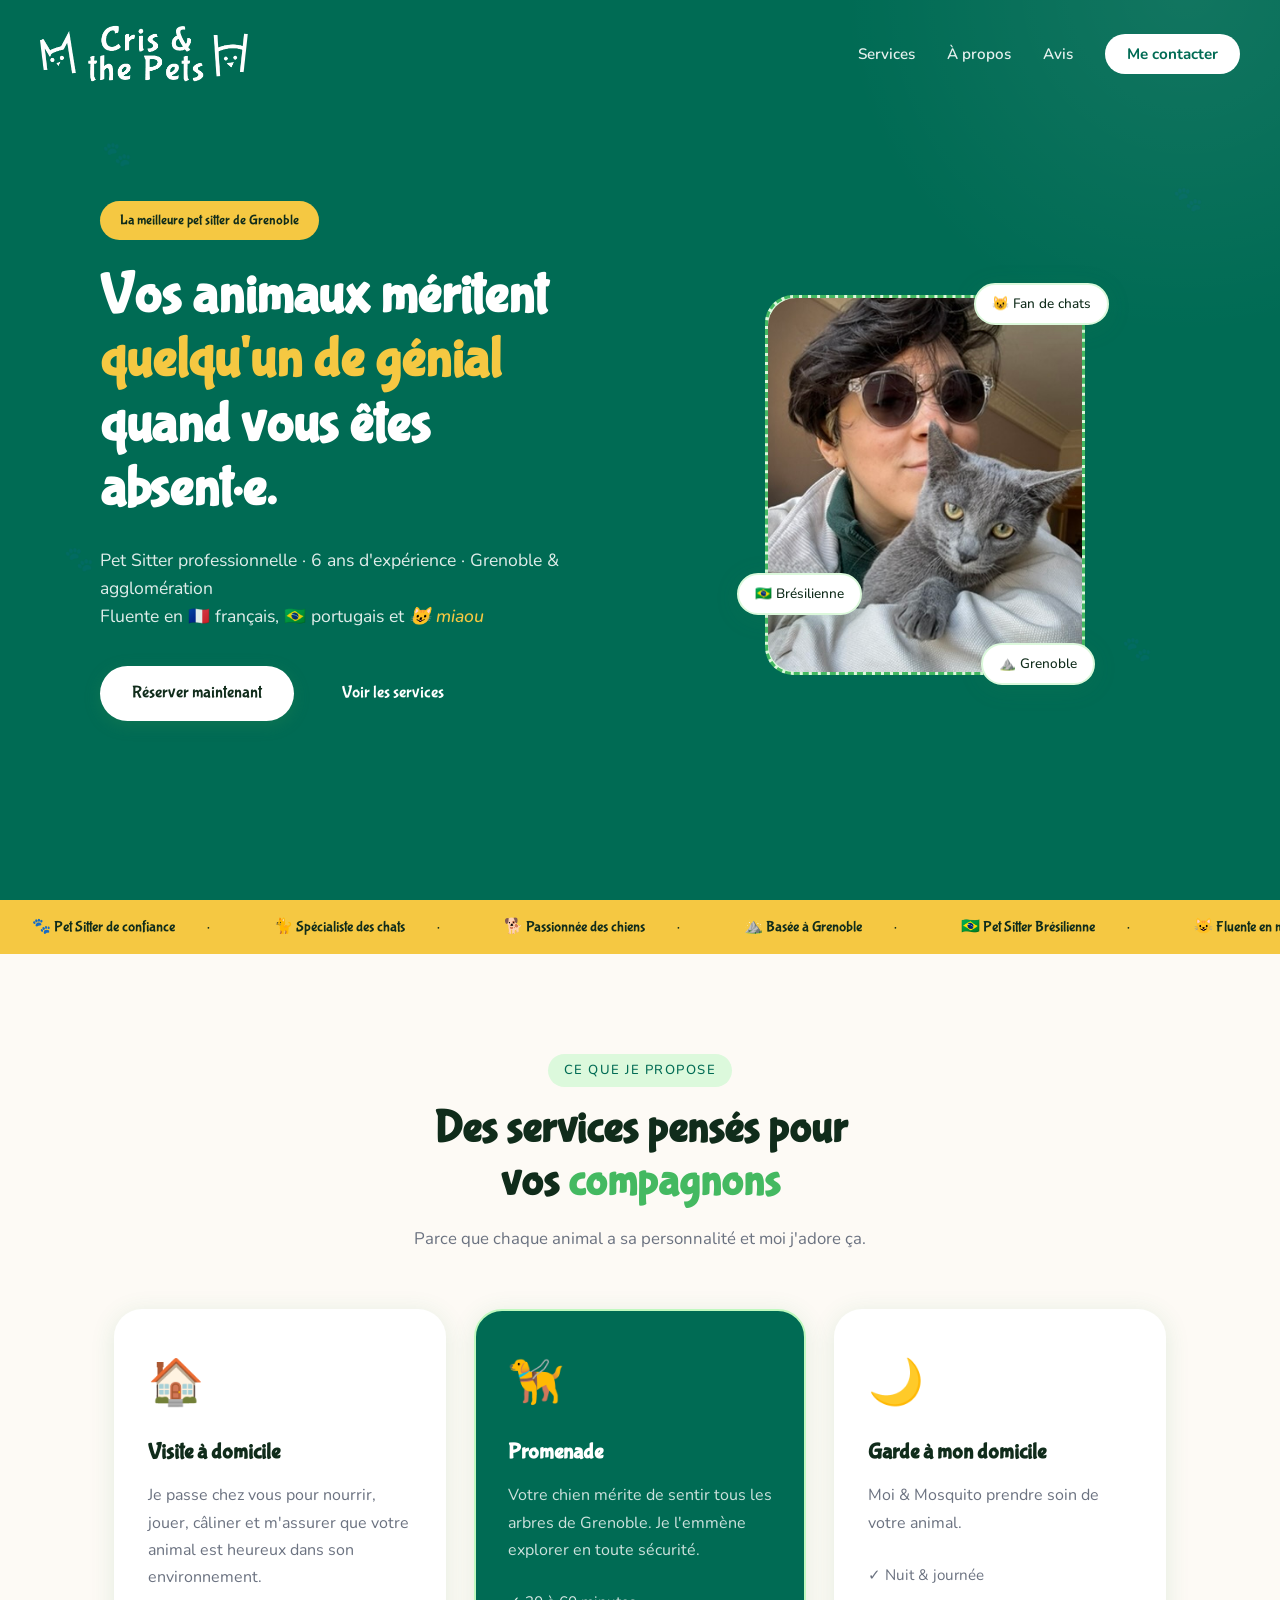
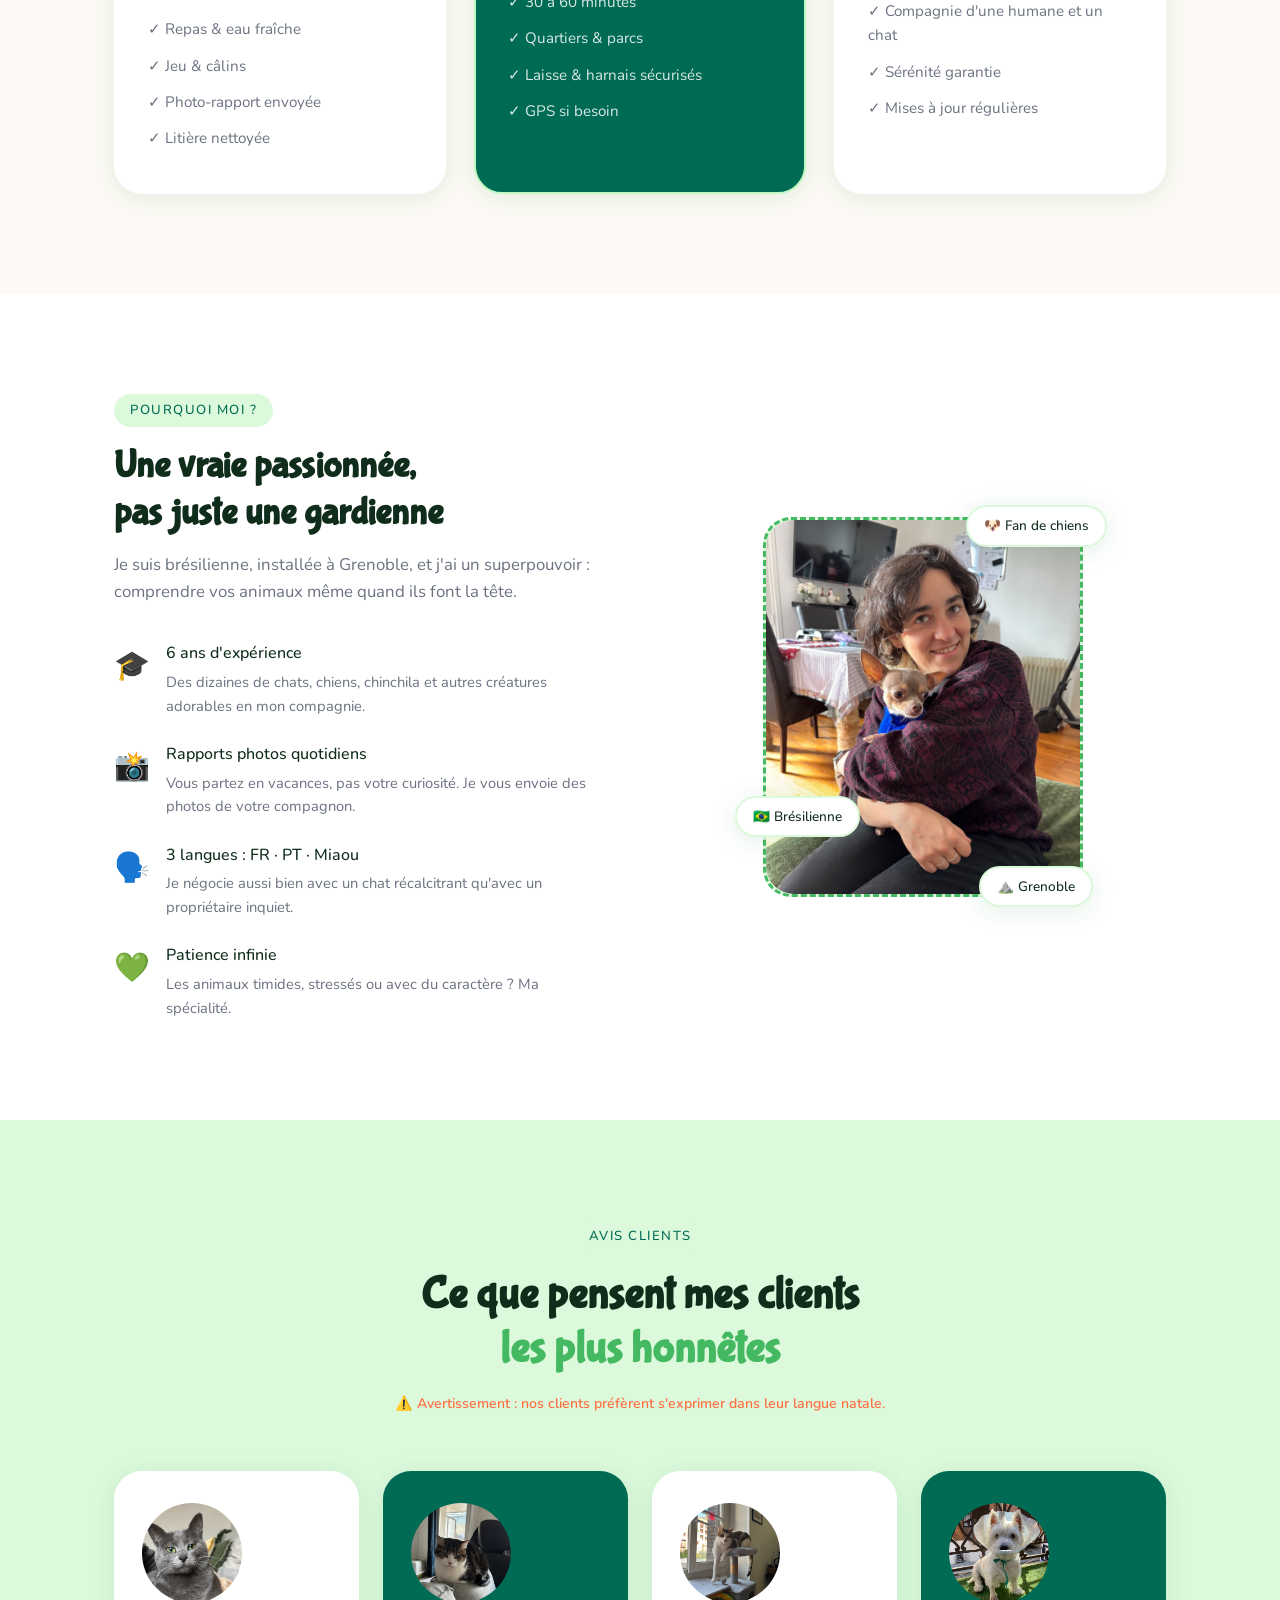
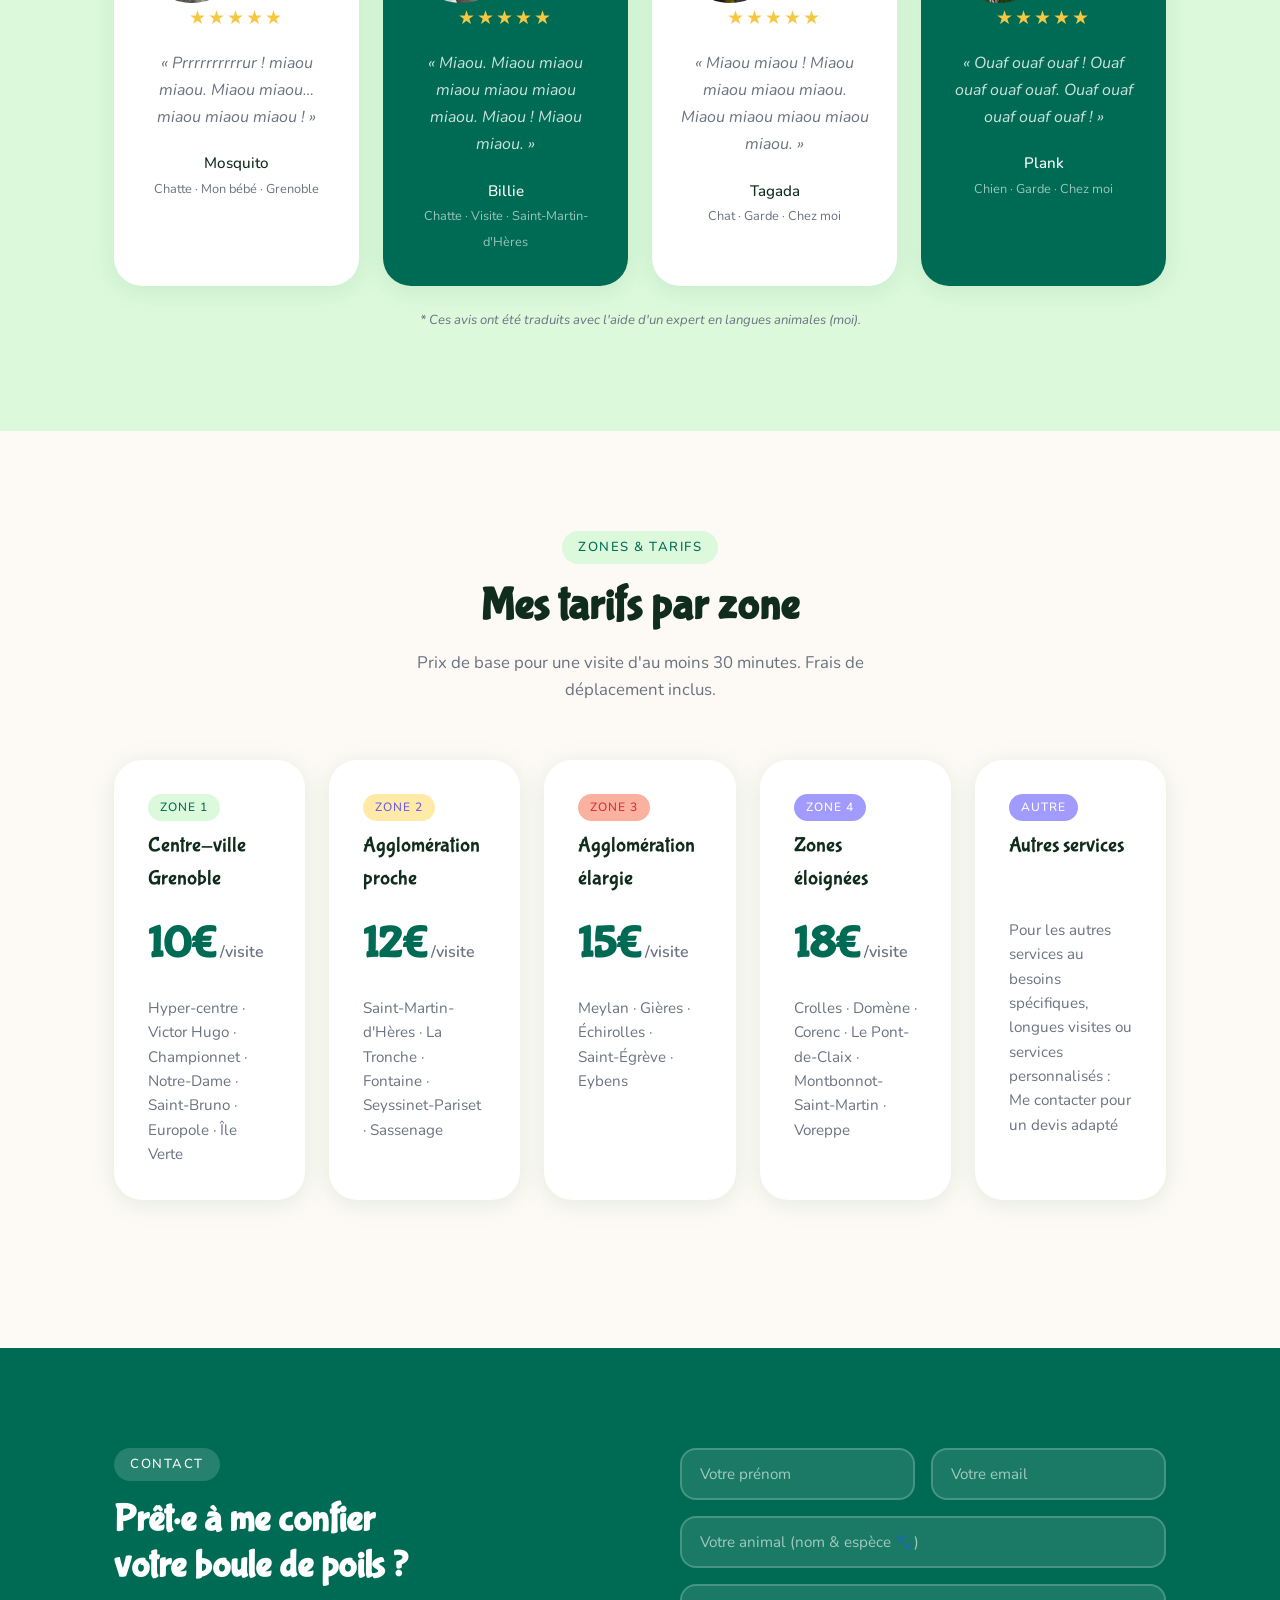
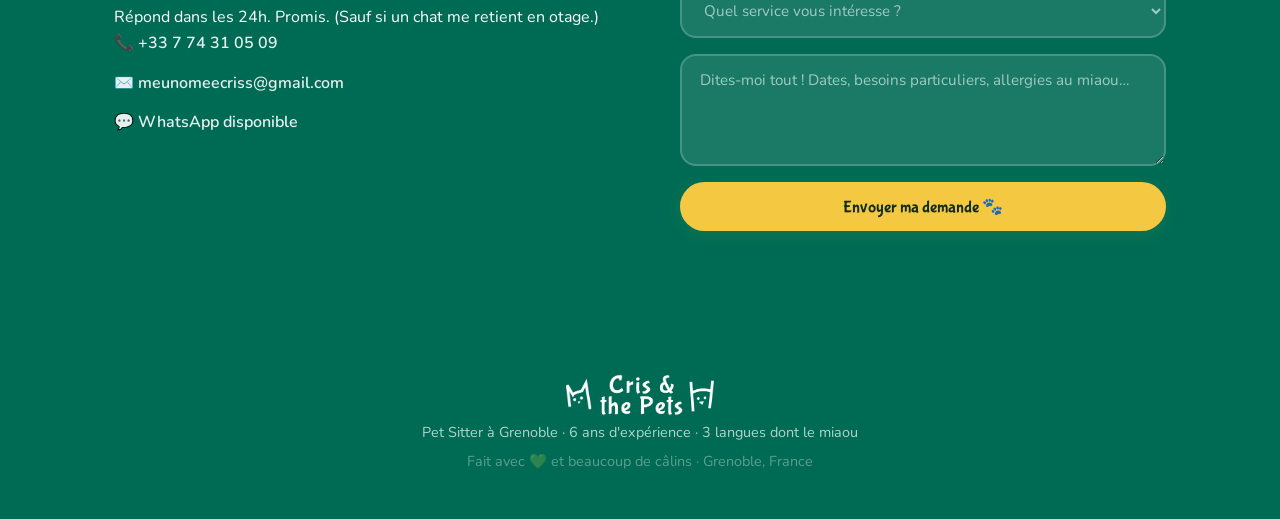
==== commit 2c3567c1: "update footer" ====
--- a/index.html
+++ b/index.html
@@ -25,7 +25,8 @@
   <!-- ===== FOOTER ===== -->
   <footer class="footer">
     <div class="container footer-inner">
-      <div class="footer-logo">Cris & the Pets</div>
+      <!-- <div class="footer-logo">Cris & the Pets</div> -->
+        <div class="logo"> <img src="images/logo-white.png" alt="Cris & the Pets logo"> </div>
       <p>Pet Sitter à Grenoble · 6 ans d'expérience · 3 langues dont le miaou</p>
       <p class="footer-small">Fait avec 💚 et beaucoup de câlins · Grenoble, France</p>
     </div>
--- a/css/style.css
+++ b/css/style.css
@@ -5,10 +5,10 @@
 
 /* ===== VARIABLES ===== */
 :root {
-  --vert:        #61B260;
+  --vert:        #44B961;
   --vert-clair:  #C0F9BF;
   --vert-pale:   #DCF9DC;
-  --vert-fonce:  #81E380;
+  --vert-fonce:  #006B54;
   --jaune:       #f5c842;
   --orange:      #ff7043;
   --blanc:       #ffffff;
@@ -52,10 +52,10 @@
 /* ===== BOUTONS ===== */
 .btn-primary {
   display: inline-block;
-  background: var(--vert);
-  color: var(--blanc);
-  font-family: var(--font-titre);
-  font-weight: 700;
+  background: var(--blanc);
+  color: var(--texte);
+  font-family: var(--font-titre);
+  font-weight: 00;
   font-size: 1.05rem;
   padding: 14px 32px;
   border-radius: 50px;
@@ -65,7 +65,8 @@
   box-shadow: 0 4px 16px rgba(45,140,78,0.3);
 }
 .btn-primary:hover {
-  background: var(--vert-fonce);
+  background: transparent;
+  color: var(--blanc);
   transform: translateY(-2px);
   box-shadow: 0 8px 24px rgba(45,140,78,0.4);
 }
@@ -73,18 +74,19 @@
 .btn-secondary {
   display: inline-block;
   background: transparent;
-  color: var(--vert-fonce);
-  font-family: var(--font-titre);
-  font-weight: 700;
+  color: var(--blanc);
+  font-family: var(--font-titre);
+  font-weight: 500;
   font-size: 1.05rem;
   padding: 14px 32px;
   border-radius: 50px;
-  border: 2.5px solid var(--vert);
+  /* border: 2.5px solid var(--vert); */
   cursor: pointer;
   transition: var(--transition);
 }
 .btn-secondary:hover {
   background: var(--vert-pale);
+  color: var(--texte);
   transform: translateY(-2px);
 }
 
@@ -106,6 +108,12 @@
   font-size: 1.5rem;
   color: var(--blanc);
   letter-spacing: -0.5px;
+}
+
+.logo img {
+  height: 70px;
+  width: auto;
+  display: block;
 }
 
 .nav-links {
@@ -139,13 +147,14 @@
   background: none;
   border: none;
   color: var(--blanc);
-  font-size: 1.6rem;
+  font-size: 3rem;
   cursor: pointer;
 }
 
 /* ===== HERO ===== */
 .hero {
-  background: linear-gradient(135deg, var(--vert-fonce) 0%, var(--vert) 50%, var(--vert-clair) 100%);
+  /* background: linear-gradient(135deg, var(--vert-fonce) 0%, var(--vert-fonce) 30%, var(--vert-fonce) 100%); */
+  background: var(--vert-fonce);
   min-height: 100vh;
   display: flex;
   flex-direction: column;
@@ -195,13 +204,13 @@
   background: var(--jaune);
   color: var(--texte);
   font-family: var(--font-titre);
-  font-weight: 700;
+  font-weight: 500;
   font-size: 0.9rem;
   padding: 8px 20px;
   border-radius: 50px;
   margin-bottom: 24px;
   animation: bounceIn 0.8s ease;
-  box-shadow: 0 4px 16px rgba(245,200,66,0.4);
+  /* box-shadow: 0 4px 16px rgba(245,200,66,0.4); */
 }
 
 .hero h1 {
@@ -231,7 +240,7 @@
 
 .miaou {
   font-style: italic;
-  font-weight: 700;
+  font-weight: 500;
   color: var(--jaune);
 }
 
@@ -301,7 +310,7 @@
 }
 .ticker span {
   font-family: var(--font-titre);
-  font-weight: 700;
+  font-weight: 500;
   font-size: 0.95rem;
   color: var(--texte);
   padding: 0 32px;
@@ -320,7 +329,7 @@
   display: inline-block;
   background: var(--vert-pale);
   color: var(--vert-fonce);
-  font-weight: 700;
+  font-weight: 500;
   font-size: 0.82rem;
   text-transform: uppercase;
   letter-spacing: 1.5px;
@@ -381,7 +390,7 @@
   background: var(--jaune);
   color: var(--texte);
   font-size: 0.8rem;
-  font-weight: 700;
+  font-weight: 500;
   padding: 4px 14px;
   border-radius: 50px;
   margin-bottom: 16px;
@@ -452,7 +461,7 @@
 }
 .why-item strong {
   display: block;
-  font-weight: 700;
+  font-weight: 500;
   font-size: 1rem;
   margin-bottom: 4px;
 }
@@ -485,7 +494,7 @@
 }
 .photo-placeholder p {
   font-size: 1rem;
-  font-weight: 700;
+  font-weight: 500;
   color: var(--vert-fonce);
 }
 .floating-badge {
@@ -495,7 +504,7 @@
   border-radius: 50px;
   padding: 8px 16px;
   font-size: 0.85rem;
-  font-weight: 700;
+  font-weight: 500;
   box-shadow: var(--shadow);
   animation: floatBadge 4s ease-in-out infinite;
 }
@@ -553,7 +562,7 @@
 .temo-featured .temo-text { color: rgba(255,255,255,0.8); }
 .temo-author strong {
   display: block;
-  font-weight: 700;
+  font-weight: 500;
   font-size: 0.95rem;
 }
 .temo-author small {
@@ -623,7 +632,7 @@
   background: var(--vert-pale);
   color: var(--vert-fonce);
   font-size: 0.75rem;
-  font-weight: 700;
+  font-weight: 500;
   text-transform: uppercase;
   letter-spacing: 1px;
   padding: 4px 12px;
@@ -654,7 +663,7 @@
 .zone-header h3 {
   font-family: var(--font-titre);
   font-size: 1.3rem;
-  font-weight: 800;
+  font-weight: 500;
   color: var(--texte);
 }
 
@@ -703,7 +712,7 @@
   background: var(--jaune);
   color: var(--texte);
   font-size: 0.8rem;
-  font-weight: 700;
+  font-weight: 500;
   padding: 6px 14px;
   border-radius: 50px;
   box-shadow: 0 4px 12px rgba(245,200,66,0.3);
@@ -738,7 +747,7 @@
 
 .note-item strong {
   color: var(--texte);
-  font-weight: 700;
+  font-weight: 500;
 }
 
 /* ===== CONTACT ===== */
@@ -832,18 +841,26 @@
 
 /* ===== FOOTER ===== */
 .footer {
-  background: #0f3a1f;
+  background: var(--vert-fonce);
   padding: 40px 24px;
   text-align: center;
   color: rgba(255,255,255,0.7);
 }
-.footer-logo {
+/* .footer-logo {
   font-family: var(--font-titre);
   font-size: 1.5rem;
   font-weight: 800;
   color: var(--blanc);
   margin-bottom: 12px;
-}
+} */
+
+.footer img {
+  height: 50px;
+  width: auto;
+  display: block;
+  margin: 0 auto;
+}
+
 .footer p { font-size: 0.9rem; margin-bottom: 6px; }
 .footer-small { font-size: 0.78rem; opacity: 0.5; }
 
